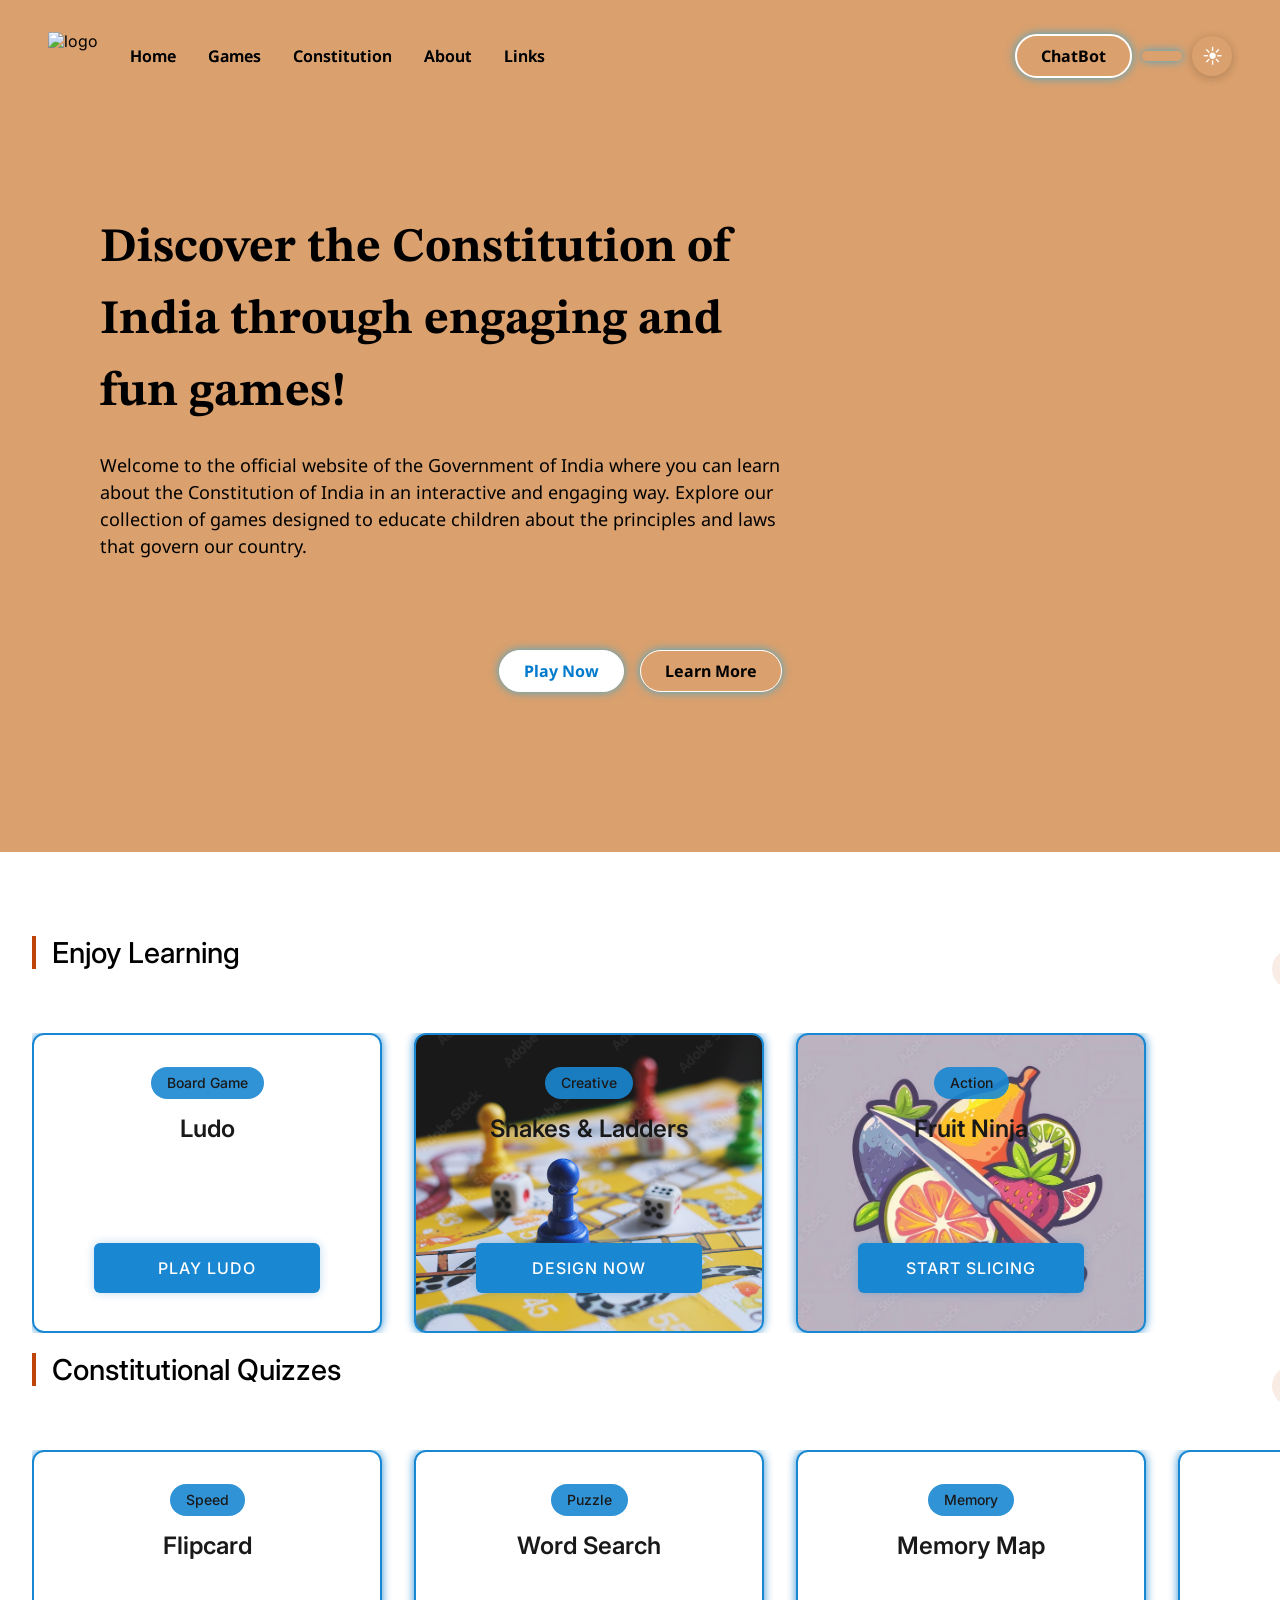
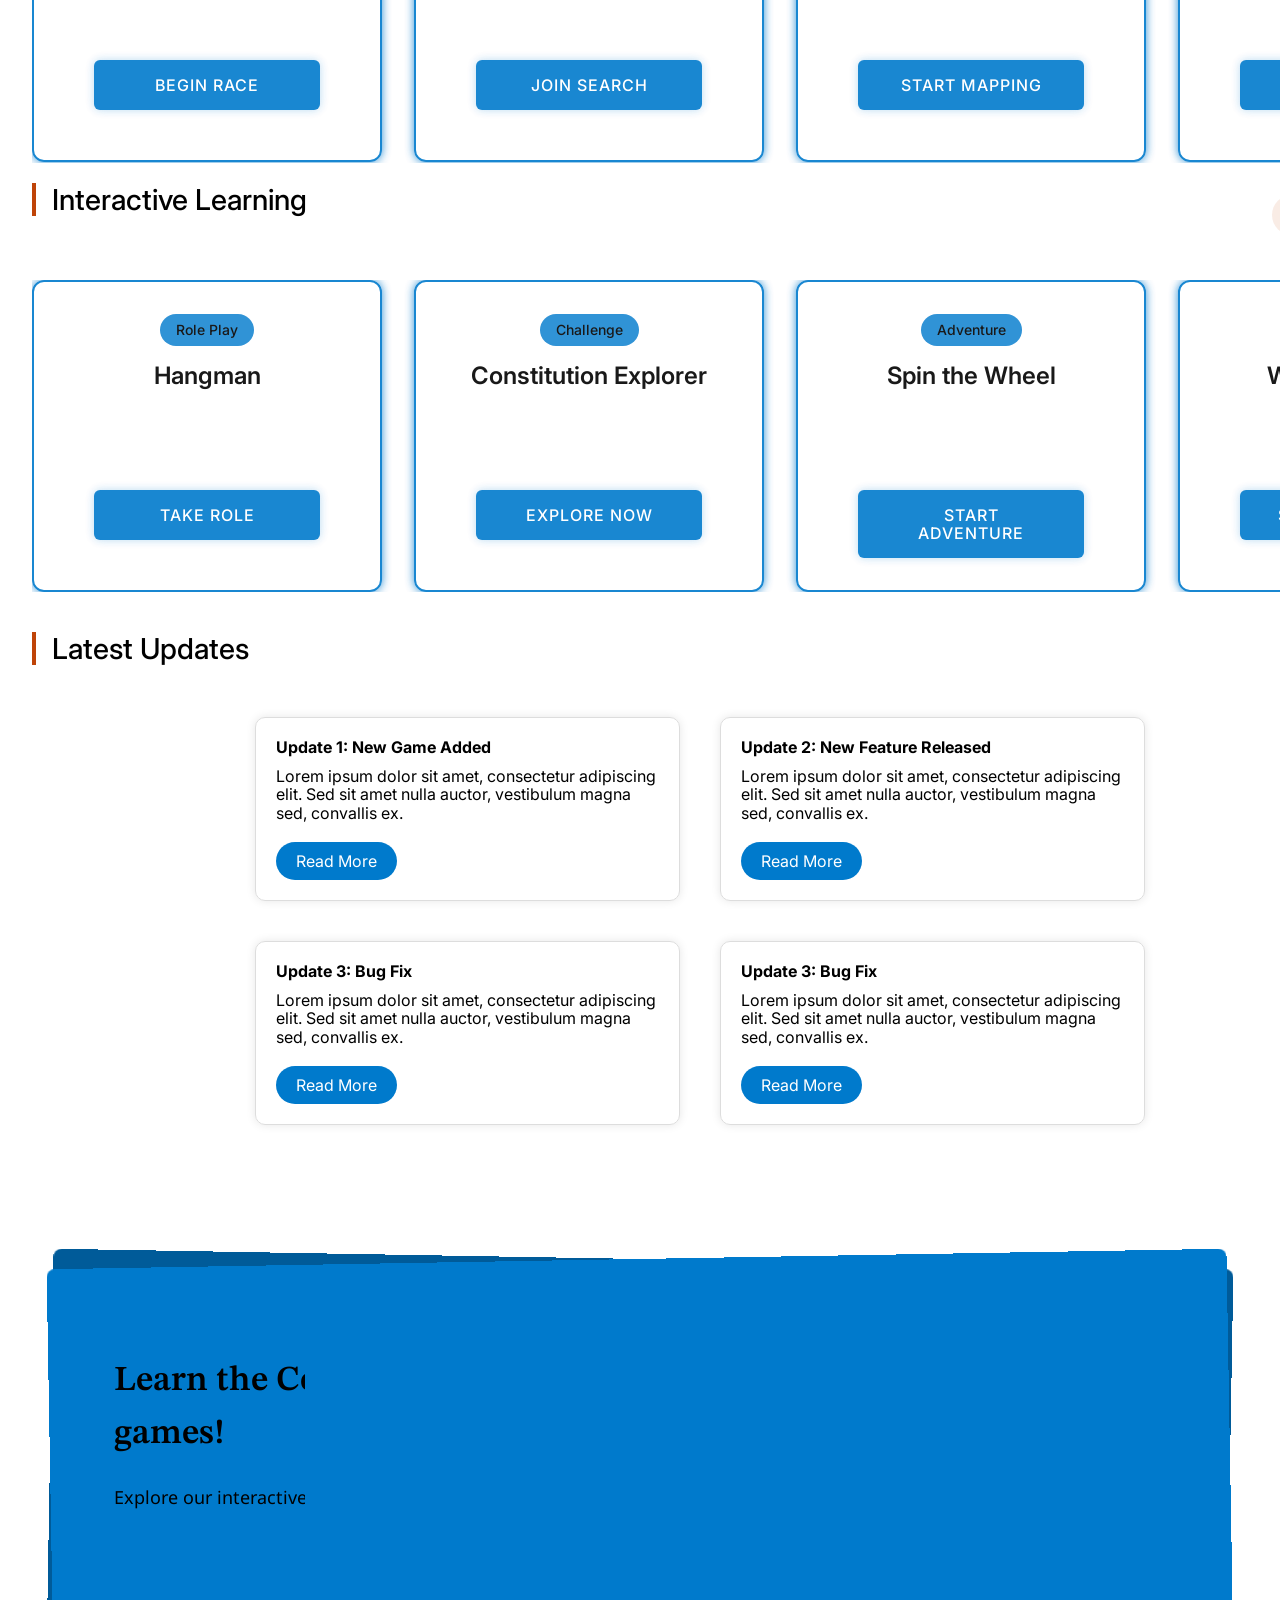
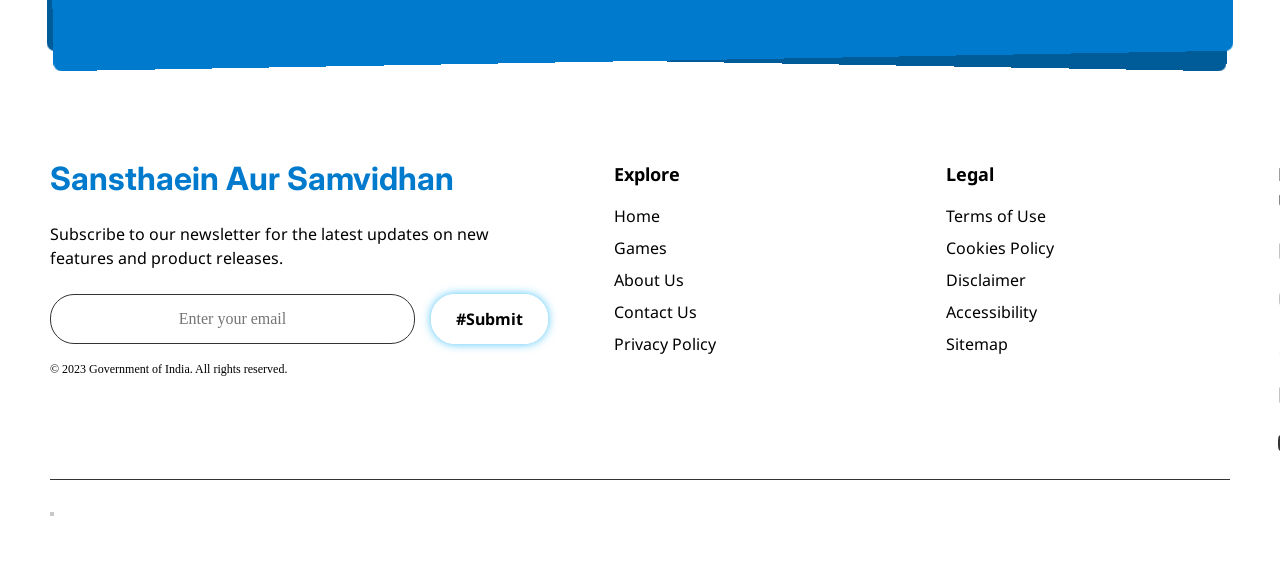
==== index.html @ 9917ee0e "Add files via upload" ====
<!DOCTYPE html>
<html lang="en">

<head>
  <title>Sansthaein Aur Samvidhan</title>
  <meta name="viewport" content="width=device-width, initial-scale=1.0" />
  <meta charset="utf-8" />

  <style data-tag="reset-style-sheet">
    html {
      line-height: 1.15;
    }

    body {
      margin: 0;
    }

    * {
      box-sizing: border-box;
      border-width: 0;
      border-style: solid;
      -webkit-font-smoothing: antialiased;
    }

    p,
    li,
    ul,
    pre,
    div,
    h1,
    h2,
    h3,
    h4,
    h5,
    h6,
    figure,
    blockquote,
    figcaption {
      margin: 0;
      padding: 0;
    }

    button {
      background-color: transparent;
    }

    button,
    input,
    optgroup,
    select,
    textarea {
      font-family: inherit;
      font-size: 100%;
      line-height: 1.15;
      margin: 0;
    }

    button,
    select {
      text-transform: none;
    }

    button,
    [type="button"],
    [type="reset"],
    [type="submit"] {
      -webkit-appearance: button;
      color: inherit;
    }

    button::-moz-focus-inner,
    [type="button"]::-moz-focus-inner,
    [type="reset"]::-moz-focus-inner,
    [type="submit"]::-moz-focus-inner {
      border-style: none;
      padding: 0;
    }

    button:-moz-focus,
    [type="button"]:-moz-focus,
    [type="reset"]:-moz-focus,
    [type="submit"]:-moz-focus {
      outline: 1px dotted ButtonText;
    }

    a {
      color: inherit;
      text-decoration: inherit;
    }

    input {
      padding: 2px 4px;
    }

    img {
      display: block;
    }

    html {
      scroll-behavior: smooth
    }
  </style>
  <style data-tag="default-style-sheet">
    html {
      font-family: Inter;
      font-size: 16px;
    }

    body {
      font-weight: 400;
      font-style: normal;
      text-decoration: none;
      text-transform: none;
      letter-spacing: normal;
      line-height: 1.15;
      fill: var(--dl-color-theme-neutral-dark);
    }

    .chat-widget {
      position: fixed;
      bottom: 20px;
      right: 20px;
      z-index: 1000;
      transition: all 0.3s ease;
    }

    .chat-button {
      width: 60px;
      height: 60px;
      border-radius: 50%;
      background-color: #Bf4408;
      color: white;
      border: none;
      cursor: pointer;
      display: flex;
      align-items: center;
      justify-content: center;
      box-shadow: 0 2px 10px rgba(0, 0, 0, 0.2);
      transition: all 0.3s ease;
    }

    .chat-button:hover {
      transform: scale(1.1);
    }

    .chat-window {
      position: fixed;
      bottom: 90px;
      right: 20px;
      width: 350px;
      height: 450px;
      background: white;
      border-radius: 10px;
      box-shadow: 0 5px 20px rgba(0, 0, 0, 0.15);
      display: none;
      flex-direction: column;
    }

    .chat-header {
      padding: 15px;
      background: #Bf4408;
      color: white;
      border-radius: 10px 10px 0 0;
    }

    .chat-body {
      flex: 1;
      padding: 15px;
      overflow-y: auto;
    }

    .chat-input {
      padding: 15px;
      border-top: 1px solid #eee;
      display: flex;
      gap: 10px;
    }

    .chat-input input {
      flex: 1;
      padding: 8px;
      border: 1px solid #ddd;
      border-radius: 20px;
      outline: none;
    }

    .chat-input button {
      padding: 8px 15px;
      background: #Bf4408;
      color: white;
      border: none;
      border-radius: 20px;
      cursor: pointer;
    }

    .loading-dots {
      display: inline-block;
    }

    .loading-dots:after {
      content: '...';
      animation: dots 1.5s steps(5, end) infinite;
    }

    @keyframes dots {

      0%,
      20% {
        content: '.';
      }

      40% {
        content: '..';
      }

      60% {
        content: '...';
      }

      80%,
      100% {
        content: '';
      }
    }

    .chat-body {
      -ms-overflow-style: none;
      scrollbar-width: none;
      background: #fafafa;
    }

    .chat-body::-webkit-scrollbar {
      display: none;
    }

    .chat-input input:focus {
      border-color: #Bf4408;
      box-shadow: 0 0 0 2px rgba(191, 68, 8, 0.1);
    }

    .chat-input button:hover {
      background: #a33a07;
    }

    .chat-button svg {
      transition: transform 0.3s ease;
    }

    .chat-button:hover svg {
      transform: scale(1.1);
    }

    /* Add this to your existing stylesheet or create a new one */
    body.dark-mode {
      background-color: black;
      /* Or your preferred dark background */
      color: #fff;
      /* Or your preferred dark text color */
    }

    /* Override other elements as needed, for example: */
    .navbar-container.dark-mode {
      background-color: black;
    }

    .thq-button-filled.dark-mode {
      background-color: black;
      /* Example dark button color */
    }

    /* ... add more overrides for other elements ... */
  </style>
  <link rel="stylesheet" href="https://unpkg.com/animate.css@4.1.1/animate.css" />
  <link rel="stylesheet"
    href="https://fonts.googleapis.com/css2?family=STIX+Two+Text:ital,wght@0,400;0,500;0,600;0,700;1,400;1,500;1,600;1,700&amp;display=swap"
    data-tag="font" />
  <link rel="stylesheet"
    href="https://fonts.googleapis.com/css2?family=Inter:ital,wght@0,100;0,200;0,300;0,400;0,500;0,600;0,700;0,800;0,900;1,100;1,200;1,300;1,400;1,500;1,600;1,700;1,800;1,900&amp;display=swap"
    data-tag="font" />
  <link rel="stylesheet"
    href="https://fonts.googleapis.com/css2?family=Inter:ital,wght@0,100;0,200;0,300;0,400;0,500;0,600;0,700;0,800;0,900;1,100;1,200;1,300;1,400;1,500;1,600;1,700;1,800;1,900&amp;display=swap"
    data-tag="font" />
  <link rel="stylesheet"
    href="https://fonts.googleapis.com/css2?family=Noto+Sans:ital,wght@0,100;0,200;0,300;0,400;0,500;0,600;0,700;0,800;0,900;1,100;1,200;1,300;1,400;1,500;1,600;1,700;1,800;1,900&amp;display=swap"
    data-tag="font" />
  <link rel="stylesheet" href="https://unpkg.com/@teleporthq/teleport-custom-scripts/dist/style.css" />
  <style>
    @keyframes fade-in-left {
      0% {
        opacity: 0;
        transform: translateX(-20px);
      }

      100% {
        opacity: 1;
        transform: translateX(0);
      }
    }
  </style>
</head>

<body>
  <link rel="stylesheet" href="./style.css" />
  <div>
    <link href="./index.css" rel="stylesheet" />

    <div class="home-container">
      <navbar-wrapper class="navbar-wrapper">
        <!--Navbar component-->
        <header class="navbar-container">
          <header data-thq="thq-navbar" class="navbar-navbar-interactive">
            <img alt="logo"
              src="https://aheioqhobo.cloudimg.io/v7/_playground-bucket-v2.teleporthq.io_/84ec08e8-34e9-42c7-9445-d2806d156403/fac575ac-7a41-484f-b7ac-875042de11f8?org_if_sml=1&amp;force_format=original"
              class="navbar-image1" />
            <div data-thq="thq-navbar-nav" class="navbar-desktop-menu">
              <nav class="navbar-links1">
                <span class="thq-link thq-body-small"><span onclick="window.location.reload()">Home</span></span>
                <span class="thq-link thq-body-small">
                  <span>Games</span>
                </span>
                <span class="thq-link thq-body-small">
                  <span>Constitution</span>
                </span>
                <span class="thq-link thq-body-small">
                  <span>About</span>
                </span>
                <span class="thq-link thq-body-small">
                  <span>Links</span>
                </span>
              </nav>
              <div class="navbar-buttons1">
                <button class="navbar-action21 thq-button-outline thq-button-animated">
                  <a href="../SIH/chatbot.html">
                    <span class="thq-body-small">ChatBot</span>
                  </a>
                </button>
              </div>
            </div>
            <div data-thq="thq-burger-menu" class="navbar-burger-menu">
              <svg viewBox="0 0 1024 1024" class="navbar-icon1">
                <path
                  d="M128 554.667h768c23.552 0 42.667-19.115 42.667-42.667s-19.115-42.667-42.667-42.667h-768c-23.552 0-42.667 19.115-42.667 42.667s19.115 42.667 42.667 42.667zM128 298.667h768c23.552 0 42.667-19.115 42.667-42.667s-19.115-42.667-42.667-42.667h-768c-23.552 0-42.667 19.115-42.667 42.667s19.115 42.667 42.667 42.667zM128 810.667h768c23.552 0 42.667-19.115 42.667-42.667s-19.115-42.667-42.667-42.667h-768c-23.552 0-42.667 19.115-42.667 42.667s19.115 42.667 42.667 42.667z">
                </path>
              </svg>
            </div>
            <div data-thq="thq-mobile-menu" class="navbar-mobile-menu">
              <div class="navbar-nav">
                <div class="navbar-top">
                  <img alt="logo" src="" class="navbar-logo" />
                  <div data-thq="thq-close-menu" class="navbar-close-menu">
                    <svg viewBox="0 0 1024 1024" class="navbar-icon3">
                      <path
                        d="M810 274l-238 238 238 238-60 60-238-238-238 238-60-60 238-238-238-238 60-60 238 238 238-238z">
                      </path>
                    </svg>
                  </div>
                </div>
                <nav class="navbar-links2">
                  <span class="thq-link thq-body-small">
                    <span>Home</span>
                  </span>
                  <span class="thq-link thq-body-small">
                    <span>Games</span>
                  </span>
                  <span class="thq-link thq-body-small">
                    <span>Constitution</span>
                  </span>
                  <span class="thq-link thq-body-small">
                    <span>About</span>
                  </span>
                  <span class="thq-link thq-body-small">
                    <span>Links</span>
                  </span>
                </nav>
              </div>
              <div class="navbar-buttons2">
                <button class="thq-button-outline" style="margin-right: 1000px;">ChatBot</button>
              </div>
            </div>
            <div class="translate-wrapper">
              <div id="google_translate_element"></div>
            </div>
            <button id="themeToggle" class="theme-toggle">
              <span id="themeIcon">☀️</span>
            </button>
          </header>
        </header>
        <script>
          const themeToggle = document.getElementById('themeToggle');
          const themeIcon = document.getElementById('themeIcon');
          const body = document.body;

          themeToggle.addEventListener('click', () => {
            body.classList.toggle('dark-mode');

            // Change icon based on mode
            if (body.classList.contains('dark-mode')) {
              themeIcon.textContent = '🌙'; // Change to moon icon
            } else {
              themeIcon.textContent = '☀️'; // Change to sun icon
            }
          });


          //Check if user has a preference
          if (localStorage.getItem("theme") === "dark") {
            body.classList.add('dark-mode');
            themeIcon.textContent = '🌙';
          } else {
            body.classList.remove('dark-mode');
            themeIcon.textContent = '☀️';
          }

          //Save preference
          themeToggle.addEventListener('click', () => {
            if (body.classList.contains('dark-mode')) {
              localStorage.setItem("theme", "dark");
            } else {
              localStorage.setItem("theme", "light");
            }
          });
        </script>
        <style>
          .theme-toggle {
            background-color: transparent;
            border: none;
            cursor: pointer;
            padding: 0;
            margin-left: 10px;
            width: 40px;
            height: 40px;
            border-radius: 50%;
            display: flex;
            align-items: center;
            justify-content: center;
            box-shadow: 0 2px 10px rgba(0, 0, 0, 0.2);
            transition: all 0.3s ease;
          }

          .theme-toggle span {
            font-size: 30px;
            color: #fff;
          }

          .theme-toggle:hover {
            transform: scale(1.1);
          }

          .theme-toggle:active {
            transform: scale(0.9);
          }

          .dark-mode .theme-toggle {
            background-color: #333;
          }

          .dark-mode .theme-toggle span {
            color: #fff;
          }

          .translate-wrapper {
            top: 35px;
            right: 10px;
            z-index: 0;
            padding: 5px 20px;
            margin-left: 10px;
            border-radius: var(--dl-radius-radius-buttonradius);
            box-shadow: 0 0 10px rgba(3, 169, 244, 0.7);
          }

          /* Optional: Hide Google branding */
          .goog-te-gadget img {
            display: none;
          }

          .goog-te-gadget-simple {
            font-size: 10pt;
            display: inline-block;
            padding-top: 1px;
            padding-bottom: 2px;
            cursor: pointer;
          }

          .goog-te-gadget-simple {
            padding: 5px !important;
            border-radius: 4px !important;
          }

          .goog-te-banner-frame {
            display: none !important;
          }

          .theme-toggle {
            background-color: transparent;
            border: none;
            cursor: pointer;
            padding: 0;
            margin-left: 10px;
            /* Adjust as needed */
          }

          .theme-toggle span {
            font-size: 20px;
            /* Adjust as needed */
          }


          body {
            top: 0px !important;
          }

          .games-container {
            padding: 3rem 2rem;
          }

          .section-title {
            font-size: 2.5rem;
            color: black;
            text-align: center;
            margin-bottom: 3rem;
            font-weight: 600;
            font-family: Inter;
          }

          .section-subtitle {
            font-size: 1.8rem;
            text-align: left;
            margin-bottom: 2rem;
            font-weight: 500;
            font-family: Inter;
            padding-left: 1rem;
            border-left: 4px solid #Bf4408;
          }

          .game-card {
            background-size: cover;
            background-position: center;
            flex: 1;
            border: 2px solid #007acc;
            /* Bright blue border */
            border-radius: 12px;
            padding: 2rem;
            transition: all 0.3s ease;
            display: flex;
            flex-direction: column;
            align-items: center;
            text-align: center;
            min-height: 300px;
            box-shadow: 0 0 10px rgba(0, 122, 204, 0.9);
            /* Soft blue glow */
          }

          .game-card:hover {
            transform: translateY(-5px);
            box-shadow: 0 15px 30px rgba(0, 122, 204, 0.9);
            /* Enhanced soft blue glow on hover */
          }

          .game-card h3 {
            /* Bright blue text */
            margin-bottom: 1rem;
            font-size: 1.5rem;
            font-weight: 600;
            font-family: Inter, sans-serif;
            margin-bottom: 100px;
          }

          .play-button {
            background: #007acc;
            /* Bright blue background */
            color: #ffffff;
            /* White text */
            border: none;
            padding: 1rem 2rem;
            border-radius: 6px;
            font-weight: 500;
            cursor: pointer;
            transition: all 0.3s ease;
            font-family: Inter, sans-serif;
            text-transform: uppercase;
            letter-spacing: 1px;
            width: 80%;
            box-shadow: 0 0 10px rgba(0, 122, 204, 0.3);
            /* Softer neon glow */
          }

          .play-button:hover {
            background: #005b99;
            /* Darker blue background */
            transform: scale(1.05);
            box-shadow: 0 15px 30px rgba(0, 91, 153, 0.4);
            /* Enhanced blue glow on hover */
          }

          .tag {
            background: rgba(0, 122, 204, 0.9);
            /* Light blue background */
            color: black;
            /* Bright blue text */
            padding: 0.5rem 1rem;
            border-radius: 20px;
            font-size: 0.875rem;
            margin-bottom: 1rem;
            display: inline-block;
            font-weight: 500;
          }
        </style>

        <script type="text/javascript">
          function googleTranslateElementInit() {
            new google.translate.TranslateElement(
              {
                pageLanguage: 'en',
                includedLanguages: 'en,hi,te,ta,ml,kn,gu,pa,or,as,ma,bn,ur,sa,ks,mr,sd,si,ne,bh,go',
                layout: google.translate.TranslateElement.InlineLayout.SIMPLE
              },
              'google_translate_element'
            );
          }
        </script>

        <script type="text/javascript"
          src="//translate.google.com/translate_a/element.js?cb=googleTranslateElementInit"></script>
      </navbar-wrapper>
      <hero-wrapper class="hero-wrapper">
        <div class="hero-header78">
          <div class="hero-column thq-section-max-width thq-section-padding">
            <div class="hero-content1" style="  padding: 50px;">
              <h1 class="thq-heading-1">
                <span>Discover the Constitution of India through engaging and fun games!</span>
              </h1>
              <p class="thq-body-large">
                <span>
                  Welcome to the official website of the Government of India
                  where you can learn about the Constitution of India in an
                  interactive and engaging way. Explore our collection of
                  games designed to educate children about the principles and
                  laws that govern our country.
                </span>
              </p>
            </div>
            <div class="hero-actions">
              <button class="thq-button-filled hero-button1">
                <span class="thq-body-small"><span>Play Now</span></span>
              </button>
              <button class="thq-button-outline hero-button2">
                <span class="thq-body-small"><span>Learn More</span></span>
              </button>
            </div>
          </div>
        </div>
        <div class="games-container">

          <!-- Enjoy Learning Section -->
          <section class="games-section">
            <div class="games-header">
              <h3 class="section-subtitle">Enjoy Learning</h3>
              <div class="slider-controls">
                <button class="slider-arrow prev-arrow" data-target="enjoy-games">
                  <svg xmlns="http://www.w3.org/2000/svg" viewBox="0 0 24 24" fill="none" stroke="currentColor"
                    stroke-width="2">
                    <path d="M15 18l-6-6 6-6" />
                  </svg>
                </button>
                <button class="slider-arrow next-arrow" data-target="enjoy-games">
                  <svg xmlns="http://www.w3.org/2000/svg" viewBox="0 0 24 24" fill="none" stroke="currentColor"
                    stroke-width="2">
                    <path d="M9 18l6-6-6-6" />
                  </svg>
                </button>
              </div>
            </div>
            <div class="games-slider-container">
              <div class="games-slider" id="enjoy-games">
                <div class="games-row">
                  <div class="game-card" style="background-image: url('car.jpg');">
                    <span class="tag">Adventure</span>
                    <h3>Democracy Drive</h3>
                    <button class="play-button" onclick="window.location.href='car.html'">Start Driving</button>
                  </div>
                  <div class="game-card" style="background-image: url('ludo.jpg');">
                    <span class="tag">Board Game</span>
                    <h3>Ludo</h3>

                    <button class="play-button" onclick="window.location.href='ludo.html'">Play Ludo</button>
                  </div>
                  <div class="game-card" style="background-image: url('snake.jpeg');">
                    <span class="tag">Creative</span>
                    <h3>Snakes & Ladders</h3>
                    <button class="play-button" onclick="window.location.href='snake.html'">Design Now</button>
                  </div>
                  <div class="game-card" style="background-image: url('fruit.jpeg');">
                    <span class="tag">Action</span>
                    <h3>Fruit Ninja</h3>
                    <button class="play-button" onclick="window.location.href='ninja.html'">Start Slicing</button>
                  </div>
                  <div class="game-card" style="background-image: url('maze.jpg');">
                    <span class="tag">Adventure</span>
                    <h3>Maze World</h3>
                    <button class="play-button" onclick="window.location.href='maze.html'">Explore Maze</button>
                  </div>
                </div>
              </div>
            </div>
          </section>

          <!-- Quiz Section -->
          <section class="games-section">
            <div class="games-header">
              <h3 class="section-subtitle">Constitutional Quizzes</h3>
              <div class="slider-controls">
                <button class="slider-arrow prev-arrow" data-target="quiz-games">
                  <svg xmlns="http://www.w3.org/2000/svg" viewBox="0 0 24 24" fill="none" stroke="currentColor"
                    stroke-width="2">
                    <path d="M15 18l-6-6 6-6" />
                  </svg>
                </button>
                <button class="slider-arrow next-arrow" data-target="quiz-games">
                  <svg xmlns="http://www.w3.org/2000/svg" viewBox="0 0 24 24" fill="none" stroke="currentColor"
                    stroke-width="2">
                    <path d="M9 18l6-6-6-6" />
                  </svg>
                </button>
              </div>
            </div>
            <div class="games-slider-container">
              <div class="games-slider" id="quiz-games">
                <div class="games-row">
                  <div class="game-card">
                    <span class="tag">Trivia</span>
                    <h3>Quiz</h3>
                    <button class="play-button" onclick="window.location.href='quiz.html'">Start Quiz</button>
                  </div>
                  <div class="game-card">
                    <span class="tag">Speed</span>
                    <h3>Flipcard</h3>
                    <button class="play-button" onclick="window.location.href='flipcard.html'">Begin Race</button>
                  </div>
                  <div class="game-card">
                    <span class="tag">Puzzle</span>
                    <h3>Word Search</h3>
                    <button class="play-button" onclick="window.location.href='wordsearch.html'">Join Search</button>
                  </div>
                  <div class="game-card">
                    <span class="tag">Memory</span>
                    <h3>Memory Map</h3>
                    <button class="play-button" onclick="window.location.href='memorymap.html'">Start Mapping</button>
                  </div>
                  <div class="game-card">
                    <span class="tag">Puzzle</span>
                    <h3>Puzzle World</h3>
                    <button class="play-button" onclick="window.location.href='puzzle.html'">Solve Puzzle</button>
                  </div>
                  <div class="game-card">
                    <span class="tag">Word</span>
                    <h3>Word Scramble</h3>
                    <button class="play-button" onclick="window.location.href='scramble.html'">Unscramble Now</button>
                  </div>
                  <div class="game-card">
                    <span class="tag">Speed</span>
                    <h3>Word Speed</h3>
                    <button class="play-button" onclick="window.location.href='wordspeed.html'">Speed Play</button>
                  </div>
                </div>
              </div>
            </div>
          </section>

          <!-- Interactive Learning Section -->
          <section class="games-section">
            <div class="games-header">
              <h3 class="section-subtitle">Interactive Learning</h3>
              <div class="slider-controls">
                <button class="slider-arrow prev-arrow" data-target="interactive-games">
                  <svg xmlns="http://www.w3.org/2000/svg" viewBox="0 0 24 24" fill="none" stroke="black"
                    stroke-width="2">
                    <path d="M15 18l-6-6 6-6" />
                  </svg>
                </button>
                <button class="slider-arrow next-arrow" data-target="interactive-games">
                  <svg xmlns="http://www.w3.org/2000/svg" viewBox="0 0 24 24" fill="none" stroke="currentColor"
                    stroke-width="2">
                    <path d="M9 18l6-6-6-6" />
                  </svg>
                </button>
              </div>
            </div>
            <div class="games-slider-container">
              <div class="games-slider" id="interactive-games">
                <div class="games-row">
                  <div class="game-card">
                    <span class="tag">Simulation</span>
                    <h3>Monopoly</h3>
                    <button class="play-button" onclick="window.location.href='mono.html'">Start Game</button>
                  </div>
                  <div class="game-card">
                    <span class="tag">Role Play</span>
                    <h3>Hangman</h3>
                    <button class="play-button" onclick="window.location.href='hangman.html'">Take Role</button>
                  </div>
                  <div class="game-card">
                    <span class="tag">Challenge</span>
                    <h3>Constitution Explorer</h3>
                    <button class="play-button" onclick="window.location.href='hidden.html'">Explore Now</button>
                  </div>
                  <div class="game-card">
                    <span class="tag">Adventure</span>
                    <h3>Spin the Wheel</h3>
                    <button class="play-button" onclick="window.location.href='spin.html'">Start Adventure</button>
                  </div>
                  <div class="game-card">
                    <span class="tag">Word</span>
                    <h3>Word Guessing</h3>
                    <button class="play-button" onclick="window.location.href='guess.html'">Start Guessing</button>
                  </div>
                  <div class="game-card">
                    <span class="tag">Puzzle</span>
                    <h3>Crossword</h3>
                    <button class="play-button" onclick="window.location.href='crossword.html'">Start
                      Crossword</button>
                  </div>
                </div>
              </div>
            </div>
          </section>
          <section class="latest-updates-section">
            <div class="latest-updates-header">
              <h3 class="section-subtitle">Latest Updates</h3>
            </div>
            <div class="latest-updates-container">
              <div class="latest-updates-row">
                <div class="latest-update-card">
                  <h4>Update 1: New Game Added</h4>
                  <p>Lorem ipsum dolor sit amet, consectetur adipiscing elit. Sed sit amet nulla auctor, vestibulum
                    magna sed, convallis ex.</p>
                  <button class="read-more-button">Read More</button>
                </div>
                <div class="latest-update-card">
                  <h4>Update 2: New Feature Released</h4>
                  <p>Lorem ipsum dolor sit amet, consectetur adipiscing elit. Sed sit amet nulla auctor, vestibulum
                    magna sed, convallis ex.</p>
                  <button class="read-more-button">Read More</button>
                </div>
                <div class="latest-update-card">
                  <h4>Update 3: Bug Fix</h4>
                  <p>Lorem ipsum dolor sit amet, consectetur adipiscing elit. Sed sit amet nulla auctor, vestibulum
                    magna sed, convallis ex.</p>
                  <button class="read-more-button">Read More</button>
                </div>
                <div class="latest-update-card">
                  <h4>Update 3: Bug Fix</h4>
                  <p>Lorem ipsum dolor sit amet, consectetur adipiscing elit. Sed sit amet nulla auctor, vestibulum
                    magna sed, convallis ex.</p>
                  <button class="read-more-button">Read More</button>
                </div>
              </div>
            </div>
          </section>
        </div>

        <script>
          document.addEventListener('DOMContentLoaded', function () {
            const sliders = document.querySelectorAll('.games-slider');

            sliders.forEach(slider => {
              const row = slider.querySelector('.games-row');
              const prevButton = document.querySelector(`.prev-arrow[data-target="${slider.id}"]`);
              const nextButton = document.querySelector(`.next-arrow[data-target="${slider.id}"]`);

              let currentPosition = 0;
              let autoSlideInterval;
              const cardWidth = row.querySelector('.game-card').offsetWidth;
              const gap = parseInt(window.getComputedStyle(row).gap) || 32;
              const totalWidth = cardWidth + gap;
              const visibleCards = 3;
              let isAnimating = false;

              function slideNext() {
                if (isAnimating) return;

                isAnimating = true;
                const maxScroll = -(row.children.length - visibleCards) * totalWidth;

                if (currentPosition > maxScroll) {
                  currentPosition -= totalWidth;
                } else {
                  // Reset to start when reaching the end
                  currentPosition = 0;
                }

                row.style.transition = 'transform 0.4s cubic-bezier(0.42, 0, 0.58, 1)'; // Faster transition
                row.style.transform = `translateX(${currentPosition}px)`;

                setTimeout(() => {
                  isAnimating = false;

                  // Remove transition for instant reset if at the end
                  if (currentPosition === 0) {
                    row.style.transition = 'none';
                  }
                }, 400); // Reduced timeout
              }

              function slidePrev() {
                if (isAnimating) return;

                isAnimating = true;
                if (currentPosition < 0) {
                  currentPosition += totalWidth;
                } else {
                  // Go to the last set of slides
                  const maxScroll = -(row.children.length - visibleCards) * totalWidth;
                  currentPosition = maxScroll;
                }

                row.style.transition = 'transform 0.4s cubic-bezier(0.42, 0, 0.58, 1)'; // Faster transition
                row.style.transform = `translateX(${currentPosition}px)`;

                setTimeout(() => {
                  isAnimating = false;

                  // Remove transition for instant reset if at the beginning
                  if (currentPosition === 0) {
                    row.style.transition = 'none';
                  }
                }, 400); // Reduced timeout
              }

              // Manual Navigation
              prevButton.addEventListener('click', () => {
                slidePrev();
                resetAutoSlide();
              });

              nextButton.addEventListener('click', () => {
                slideNext();
                resetAutoSlide();
              });

              // Auto Sliding
              function startAutoSlide() {
                autoSlideInterval = setInterval(slideNext, 2000); // Faster auto-slide interval
              }

              function resetAutoSlide() {
                clearInterval(autoSlideInterval);
                startAutoSlide();
              }

              // Pause on hover
              slider.addEventListener('mouseenter', () => {
                clearInterval(autoSlideInterval);
              });

              slider.addEventListener('mouseleave', () => {
                startAutoSlide();
              });

              // Start auto-sliding
              startAutoSlide();
            })
          });
        </script>

        <style>
          .latest-updates-section {
            margin-top: 40px;
          }

          .latest-updates-header {
            margin-bottom: 20px;
          }

          .latest-updates-container {
            display: flex;
            flex-wrap: wrap;
            justify-content: center;
          }

          .latest-updates-row {
            display: flex;
            flex-wrap: wrap;
            justify-content: center;
          }

          .latest-update-card {
            padding: 20px;
            margin: 20px;
            border: 1px solid #ddd;
            border-radius: 10px;
            box-shadow: 0 0 10px rgba(0, 0, 0, 0.1);
            width: calc(33.33% - 20px);
          }

          .latest-update-card h4 {
            font-weight: bold;
            margin-bottom: 10px;
          }

          .latest-update-card p {
            margin-bottom: 20px;
          }

          .read-more-button {
            background-color: #007acc;
            color: #ffffff;
            border: none;
            padding: 10px 20px;
            border-radius: 20px;
            cursor: pointer;
          }

          .read-more-button:hover {
            background-color: #005b99;
          }

          .games-container {
            padding: 4rem 2rem;
            max-width: 1400px;
            margin: 0 auto;
          }

          .games-slider-container {
            overflow: hidden;
            transform: translate3d(0, 0, 0);
            backface-visibility: hidden;
            perspective: 1000px;
          }

          .games-slider {
            overflow: visible;
            will-change: transform;
          }


          .games-row {
            display: flex;
            gap: 2rem;
            transition: transform 0.4s cubic-bezier(0.42, 0, 0.58, 1);
            will-change: transform;
          }

          .game-card {
            flex: 0 0 calc(33.333% - 2rem);
            max-width: 350px;
            min-width: 250px;
            opacity: 0.9;
            transform: scale(0.95);
            transition: all 0.5s ease;
            backface-visibility: hidden;
            perspective: 1000px;
          }

          @keyframes quickFadeInSlide {
            from {
              opacity: 0;
              transform: translateY(15px);
            }

            to {
              opacity: 1;
              transform: translateY(0);
            }
          }

          .games-section {
            animation: quickFadeInSlide 0.6s ease-out;
            opacity: 0;
            animation-fill-mode: forwards;
          }

          games-slider-container {
            perspective: 1000px;
            overflow: hidden;
          }

          .games-slider {
            transform-style: preserve-3d;
            transition: transform 0.7s cubic-bezier(0.645, 0.045, 0.355, 1);
          }

          /* Performance Optimization */
          @keyframes quickPulse {
            0% {
              transform: scale(0.95);
            }

            50% {
              transform: scale(1.02);
            }

            100% {
              transform: scale(1);
            }
          }

          .game-card {
            animation: quickPulse 0.5s ease-out;
            animation-fill-mode: forwards;
          }

          /* Enhanced Responsiveness */
          @media (max-width: 1200px) {
            .game-card {
              flex: 0 0 calc(50% - 2rem);
            }
          }

          @media (max-width: 768px) {
            .game-card {
              flex: 0 0 100%;
            }
          }

          @media (prefers-reduced-motion: reduce) {
            * {
              animation-duration: 0.01ms !important;
              transition-duration: 0.01ms !important;
            }
          }

          .games-slider {
            transform: translate3d(0, 0, 0);
          }

          .games-header {
            display: flex;
            margin-top: 20px;
            justify-content: space-between;
            align-items: center;
            margin-bottom: 2rem;
          }

          .slider-controls {
            display: flex;
            gap: 1rem;
          }

          .slider-arrow {
            background-color: rgba(191, 68, 8, 0.1);
            color: #Bf4408;
            border: none;
            width: 40px;
            height: 40px;
            border-radius: 50%;
            display: flex;
            align-items: center;
            justify-content: center;
            cursor: pointer;
            transition: all 0.3s ease;
            z-index: 10;
          }

          .slider-arrow {
            transition: all 0.2s ease;
            /* Faster button interactions */
          }

          .slider-arrow:hover {
            transform: scale(1.1);
            background-color: rgba(191, 68, 8, 0.2);
          }

          .slider-arrow svg {
            width: 24px;
            height: 24px;
            stroke: #Bf4408;
          }

          /* Responsive Design */
          @media (max-width: 1200px) {
            .game-card {
              flex: 0 0 calc(50% - 2rem);
            }
          }

          @media (max-width: 768px) {
            .game-card {
              flex: 0 0 100%;
            }

            .games-row {
              flex-direction: row;
            }

            .games-header {
              flex-direction: column;
              align-items: flex-start;
            }

            .slider-controls {
              align-self: flex-end;
              margin-top: -2.5rem;
            }
          }
        </style>
    </div>
    </hero-wrapper>
    <features1-wrapper class="features1-wrapper">
      <!--CTA component-->
      <div class="thq-section-padding">
        <div class="thq-section-max-width">
          <div class="cta-accent2-bg">
            <div class="cta-accent1-bg">
              <div class="cta-container2">
                <div class="cta-content">
                  <span class="thq-heading-2">
                    <span>
                      Learn the Constitution of India through fun games!
                    </span>
                  </span>
                  <p class="thq-body-large">
                    <span>
                      Explore our interactive games and quizzes to
                      understand the principles of the Indian Constitution
                      in an engaging way.
                    </span>
                  </p>
                </div>
                <div class="cta-actions">
                  <button type="button" class="thq-button-filled cta-button">
                    <span>Start Playing Now</span>
                  </button>
                </div>
              </div>
            </div>
          </div>
        </div>
      </div>
      </cta-wrapper>
      <footer-wrapper class="footer-wrapper">
        <!--Footer component-->
        <footer class="footer-footer1 thq-section-padding">
          <div class="footer-max-width thq-section-max-width">
            <div class="footer-content">
              <div class="footer-newsletter">
                <!--<img
                    alt="Government of India Logo"
                    src="https://presentation-website-assets.teleporthq.io/logos/logo.png"
                    class="footer-image1"
                  />!-->
                <h1 style="color: #007acc;">Sansthaein Aur Samvidhan</h1>
                <span class="thq-body-small">
                  Subscribe to our newsletter for the latest updates on new
                  features and product releases.
                </span>
                <div class="footer-actions">
                  <div class="footer-form">
                    <div class="footer-container">
                      <input type="email" placeholder="Enter your email" class="footer-text-input thq-input" />
                    </div>
                    <button class="thq-button-outline footer-button">
                      <span class="thq-body-small">
                        <span>#Submit</span>
                      </span>
                    </button>
                  </div>
                  <span class="footer-content2 thq-body-small">
                    <span>
                      © 2023 Government of India. All rights reserved.
                    </span>
                  </span>
                </div>
              </div>
              <div class="footer-links">
                <div class="footer-column1">
                  <strong class="thq-body-large footer-column1-title">
                    <span>Explore</span>
                  </strong>
                  <div class="footer-footer-links1">
                    <a href="https://example.com" target="_blank" rel="noreferrer noopener" class="thq-body-small">
                      <span>Home</span>
                    </a>
                    <a href="https://example.com" target="_blank" rel="noreferrer noopener" class="thq-body-small">
                      <span>Games</span>
                    </a>
                    <a href="https://example.com" target="_blank" rel="noreferrer noopener" class="thq-body-small">
                      <span>About Us</span>
                    </a>
                    <a href="https://example.com" target="_blank" rel="noreferrer noopener" class="thq-body-small">
                      <span>Contact Us</span>
                    </a>
                    <a href="https://example.com" target="_blank" rel="noreferrer noopener" class="thq-body-small">
                      <span>Privacy Policy</span>
                    </a>
                  </div>
                </div>
                <div class="footer-column2">
                  <strong class="thq-body-large footer-column2-title">
                    <span>Legal</span>
                  </strong>
                  <div class="footer-footer-links2">
                    <a href="https://example.com" target="_blank" rel="noreferrer noopener" class="thq-body-small">
                      <span>Terms of Use</span>
                    </a>
                    <a href="https://example.com" target="_blank" rel="noreferrer noopener" class="thq-body-small">
                      <span>Cookies Policy</span>
                    </a>
                    <a href="https://example.com" target="_blank" rel="noreferrer noopener" class="thq-body-small">
                      <span>Disclaimer</span>
                    </a>
                    <a href="https://example.com" target="_blank" rel="noreferrer noopener" class="thq-body-small">
                      <span>Accessibility</span>
                    </a>
                    <a href="https://example.com" target="_blank" rel="noreferrer noopener" class="thq-body-small">
                      <span>Sitemap</span>
                    </a>
                  </div>
                </div>
                <div class="footer-column3">
                  <strong class="thq-body-large footer-social-link1-title">
                    <span>Follow Us</span>
                  </strong>
                  <div class="footer-social-links">
                    <div class="footer-link11">
                      <svg viewBox="0 0 877.7142857142857 1024" class="thq-icon-small">
                        <path
                          d="M713.143 73.143c90.857 0 164.571 73.714 164.571 164.571v548.571c0 90.857-73.714 164.571-164.571 164.571h-107.429v-340h113.714l17.143-132.571h-130.857v-84.571c0-38.286 10.286-64 65.714-64l69.714-0.571v-118.286c-12-1.714-53.714-5.143-101.714-5.143-101.143 0-170.857 61.714-170.857 174.857v97.714h-114.286v132.571h114.286v340h-304c-90.857 0-164.571-73.714-164.571-164.571v-548.571c0-90.857 73.714-164.571 164.571-164.571h548.571z">
                        </path>
                      </svg>
                      <span class="thq-body-small">Facebook</span>
                    </div>
                    <div class="footer-link12">
                      <svg viewBox="0 0 877.7142857142857 1024" class="thq-icon-small">
                        <path
                          d="M585.143 512c0-80.571-65.714-146.286-146.286-146.286s-146.286 65.714-146.286 146.286 65.714 146.286 146.286 146.286 146.286-65.714 146.286-146.286zM664 512c0 124.571-100.571 225.143-225.143 225.143s-225.143-100.571-225.143-225.143 100.571-225.143 225.143-225.143 225.143 100.571 225.143 225.143zM725.714 277.714c0 29.143-23.429 52.571-52.571 52.571s-52.571-23.429-52.571-52.571 23.429-52.571 52.571-52.571 52.571 23.429 52.571 52.571zM438.857 152c-64 0-201.143-5.143-258.857 17.714-20 8-34.857 17.714-50.286 33.143s-25.143 30.286-33.143 50.286c-22.857 57.714-17.714 194.857-17.714 258.857s-5.143 201.143 17.714 258.857c8 20 17.714 34.857 33.143 50.286s30.286 25.143 50.286 33.143c57.714 22.857 194.857 17.714 258.857 17.714s201.143 5.143 258.857-17.714c20-8 34.857-17.714 50.286-33.143s25.143-30.286 33.143-50.286c22.857-57.714 17.714-194.857 17.714-258.857s5.143-201.143-17.714-258.857c-8-20-17.714-34.857-33.143-50.286s-30.286-25.143-50.286-33.143c-57.714-22.857-194.857-17.714-258.857-17.714zM877.714 512c0 60.571 0.571 120.571-2.857 181.143-3.429 70.286-19.429 132.571-70.857 184s-113.714 67.429-184 70.857c-60.571 3.429-120.571 2.857-181.143 2.857s-120.571 0.571-181.143-2.857c-70.286-3.429-132.571-19.429-184-70.857s-67.429-113.714-70.857-184c-3.429-60.571-2.857-120.571-2.857-181.143s-0.571-120.571 2.857-181.143c3.429-70.286 19.429-132.571 70.857-184s113.714-67.429 184-70.857c60.571-3.429 120.571-2.857 181.143-2.857s120.571-0.571 181.143 2.857c70.286 3.429 132.571 19.429 184 70.857s67.429 113.714 70.857 184c3.429 60.571 2.857 120.571 2.857 181.143z">
                        </path>
                      </svg>
                      <span class="thq-body-small">Instagram</span>
                    </div>
                    <div class="footer-link13">
                      <svg viewBox="0 0 950.8571428571428 1024" class="thq-icon-small">
                        <path
                          d="M925.714 233.143c-25.143 36.571-56.571 69.143-92.571 95.429 0.571 8 0.571 16 0.571 24 0 244-185.714 525.143-525.143 525.143-104.571 0-201.714-30.286-283.429-82.857 14.857 1.714 29.143 2.286 44.571 2.286 86.286 0 165.714-29.143 229.143-78.857-81.143-1.714-149.143-54.857-172.571-128 11.429 1.714 22.857 2.857 34.857 2.857 16.571 0 33.143-2.286 48.571-6.286-84.571-17.143-148-91.429-148-181.143v-2.286c24.571 13.714 53.143 22.286 83.429 23.429-49.714-33.143-82.286-89.714-82.286-153.714 0-34.286 9.143-65.714 25.143-93.143 90.857 112 227.429 185.143 380.571 193.143-2.857-13.714-4.571-28-4.571-42.286 0-101.714 82.286-184.571 184.571-184.571 53.143 0 101.143 22.286 134.857 58.286 41.714-8 81.714-23.429 117.143-44.571-13.714 42.857-42.857 78.857-81.143 101.714 37.143-4 73.143-14.286 106.286-28.571z">
                        </path>
                      </svg>
                      <span class="thq-body-small">X</span>
                    </div>
                    <div class="footer-link14">
                      <svg viewBox="0 0 877.7142857142857 1024" class="thq-icon-small">
                        <path
                          d="M135.429 808h132v-396.571h-132v396.571zM276 289.143c-0.571-38.857-28.571-68.571-73.714-68.571s-74.857 29.714-74.857 68.571c0 37.714 28.571 68.571 73.143 68.571h0.571c46.286 0 74.857-30.857 74.857-68.571zM610.286 808h132v-227.429c0-121.714-65.143-178.286-152-178.286-70.857 0-102.286 39.429-119.429 66.857h1.143v-57.714h-132s1.714 37.143 0 396.571v0h132v-221.714c0-11.429 0.571-23.429 4-32 9.714-23.429 31.429-48 68-48 47.429 0 66.286 36 66.286 89.714v212zM877.714 237.714v548.571c0 90.857-73.714 164.571-164.571 164.571h-548.571c-90.857 0-164.571-73.714-164.571-164.571v-548.571c0-90.857 73.714-164.571 164.571-164.571h548.571c90.857 0 164.571 73.714 164.571 164.571z">
                        </path>
                      </svg>
                      <span class="thq-body-small">LinkedIn</span>
                    </div>
                    <div class="footer-link15">
                      <svg viewBox="0 0 1024 1024" class="thq-icon-small">
                        <path
                          d="M406.286 644.571l276.571-142.857-276.571-144.571v287.429zM512 152c215.429 0 358.286 10.286 358.286 10.286 20 2.286 64 2.286 102.857 43.429 0 0 31.429 30.857 40.571 101.714 10.857 82.857 10.286 165.714 10.286 165.714v77.714s0.571 82.857-10.286 165.714c-9.143 70.286-40.571 101.714-40.571 101.714-38.857 40.571-82.857 40.571-102.857 42.857 0 0-142.857 10.857-358.286 10.857v0c-266.286-2.286-348-10.286-348-10.286-22.857-4-74.286-2.857-113.143-43.429 0 0-31.429-31.429-40.571-101.714-10.857-82.857-10.286-165.714-10.286-165.714v-77.714s-0.571-82.857 10.286-165.714c9.143-70.857 40.571-101.714 40.571-101.714 38.857-41.143 82.857-41.143 102.857-43.429 0 0 142.857-10.286 358.286-10.286v0z">
                        </path>
                      </svg>
                      <span class="thq-body-small">Youtube</span>
                    </div>
                  </div>
                </div>
              </div>
            </div>
            <div class="footer-credits">
              <div class="thq-divider-horizontal"></div>
              <div class="footer-row">
                <div class="footer-footer-links3"></div>
              </div>
            </div>
          </div>
        </footer>
      </footer-wrapper>
  </div>
  </div>
  <script data-section-id="navbar" src="https://unpkg.com/@teleporthq/teleport-custom-scripts"></script>
</body>

</html>
---- style.css ----
:root {
  --dl-size-size-large: 144px;
  --dl-size-size-small: 48px;
  --dl-size-size-medium: 96px;
  --dl-size-size-xlarge: 192px;
  --dl-size-size-xsmall: 16px;
  --dl-space-space-unit: 16px;
  --dl-size-size-xxlarge: 288px;
  --dl-size-size-maxwidth: 1400px;

  /* Colors */
  --dl-color-theme-accent1: #007acc; /* Bright blue */
  --dl-color-theme-accent2: #005b99; /* Darker blue */
  --dl-color-theme-primary1: #ffffff; /* White background */
  --dl-color-theme-primary2: #f7f7f7; /* Light gray for subtle shadows */
  --dl-color-theme-secondary1: #007acc; /* Same as accent1 for consistency */
  --dl-color-theme-secondary2: #005b99; /* Same as accent2 for consistency */
  --dl-color-theme-neutral-dark: #333333; /* Dark gray for text */
  --dl-color-theme-neutral-light: #ffffff; /* White for containers */

  /* Radii */
  --dl-radius-radius-round: 50%;
  --dl-radius-radius-radius2: 2px;
  --dl-radius-radius-radius4: 4px;
  --dl-radius-radius-radius8: 8px;
  --dl-radius-radius-cardradius: 8px;
  --dl-radius-radius-imageradius: 8px;
  --dl-radius-radius-inputradius: 24px;
  --dl-radius-radius-buttonradius: 24px;

  /* Shadows */
  --dl-shadow-chalk-shadow: 0 2px 4px rgba(0, 0, 0, 0.1); /* Softer shadow */
  --dl-shadow-neon-glow: 0 0 10px rgba(0, 122, 204, 0.5); /* Softer blue glow */

  /* Spacing */
  --dl-space-space-halfunit: 8px;
  --dl-space-space-oneandhalfunits: 24px;
  --dl-space-space-twounits: 32px;
  --dl-space-space-threeunits: 48px;
  --dl-space-space-fourunits: 64px;
  --dl-space-space-fiveunits: 80px;
  --dl-space-space-sixunits: 96px;
  --dl-color-theme-accent1-dark: #007acc; /* Bright blue (no change) */
  --dl-color-theme-accent2-dark: #005b99; /* Darker blue (no change) */
  --dl-color-theme-primary1-dark: #333; /* Dark background */
  --dl-color-theme-primary2-dark: #444; /* Darker background */
  --dl-color-theme-secondary1-dark: #007acc; /* Same as accent1 for consistency */
  --dl-color-theme-secondary2-dark: #005b99; /* Same as accent2 for consistency */
  --dl-color-theme-neutral-dark-dark: #fff; /* White text */
  --dl-color-theme-neutral-light-dark: #333;
}
.dark-mode {
  --dl-color-theme-primary1: var(--dl-color-theme-primary1-dark);
  --dl-color-theme-primary2: var(--dl-color-theme-primary2-dark);
  --dl-color-theme-secondary1: var(--dl-color-theme-secondary1-dark);
  --dl-color-theme-secondary2: var(--dl-color-theme-secondary2-dark);
  --dl-color-theme-neutral-dark: var(--dl-color-theme-neutral-dark-dark);
  --dl-color-theme-neutral-light: var(--dl-color-theme-neutral-light-dark);
}

.button.dark-mode {
  background-color: var(--dl-color-theme-neutral-light-dark);
  color: var(--dl-color-theme-neutral-dark-dark);
}

.input.dark-mode {
  background-color: var(--dl-color-theme-neutral-light-dark);
  color: var(--dl-color-theme-neutral-dark-dark);
}

.textarea.dark-mode {
  background-color: var(--dl-color-theme-neutral-light-dark);
  color: var(--dl-color-theme-neutral-dark-dark);
}

.thq-input.dark-mode {
  background-color: var(--dl-color-theme-neutral-light-dark);
  color: var(--dl-color-theme-neutral-dark-dark);
}

.thq-button-filled.dark-mode {
  background-color: var(--dl-color-theme-primary1-dark);
  color: var(--dl-color-theme-secondary1-dark);
}

.thq-button-outline.dark-mode {
  background-color: var(--dl-color-theme-neutral-light-dark);
  color: var(--dl-color-theme-secondary1-dark);
}

.thq-button-flat.dark-mode {
  background-color: var(--dl-color-theme-neutral-light-dark);
  color: var(--dl-color-theme-secondary1-dark);
}

.thq-link.dark-mode {
  color: white;
}
.thq-link:hover.dark-mode{
  color: white;
}

.thq-checkbox.dark-mode {
  accent-color: var(--dl-color-theme-secondary1-dark);
}

.thq-select.dark-mode {
  background-color: var(--dl-color-theme-neutral-light-dark);
  color: var(--dl-color-theme-neutral-dark-dark);
}
.thq-button-animated:before {
  background-color: var(--dl-color-theme-neutral-dark);
}

.thq-animated-card-bg-1 {
  background-color: var(--dl-color-theme-accent1);
}

.thq-animated-card-bg-2 {
  background-color: var(--dl-color-theme-accent2);
}
.button {
  color: var(--dl-color-theme-neutral-dark);
  display: inline-block;
  padding: 0.5rem 1rem;
  border-color: var(--dl-color-theme-neutral-dark);
  border-width: 1px;
  border-radius: 4px;
  background-color: var(--dl-color-theme-neutral-light);
}
.input {
  color: var(--dl-color-theme-neutral-dark);
  cursor: auto;
  padding: 0.5rem 1rem;
  border-color: var(--dl-color-theme-neutral-dark);
  border-width: 1px;
  border-radius: 4px;
  background-color: var(--dl-color-theme-neutral-light);
}
.textarea {
  color: var(--dl-color-theme-neutral-dark);
  cursor: auto;
  padding: 0.5rem;
  border-color: var(--dl-color-theme-neutral-dark);
  border-width: 1px;
  border-radius: 4px;
  background-color: var(--dl-color-theme-neutral-light);
}
.list {
  width: 100%;
  margin: 1em 0px 1em 0px;
  display: block;
  padding: 0px 0px 0px 1.5rem;
  list-style-type: none;
  list-style-position: outside;
}
.list-item {
  display: list-item;
}
.teleport-show {
  display: flex !important;
  transform: none !important;
}
.thq-input {
  color: var(--dl-color-theme-neutral-dark);
  cursor: auto;
  outline: none;
  padding: 0.5rem 1rem;
  align-self: stretch;
  text-align: center;
  border-color: var(--dl-color-theme-neutral-dark);
  border-width: 1px;
  border-radius: var(--dl-radius-radius-inputradius);
  background-color: var(--dl-color-theme-neutral-light);
}
.thq-input:focus {
  outline: 1px solid var(--dl-color-theme-primary1);
}
.thq-button-filled {
  gap: var(--dl-space-space-halfunit);
  fill: var(--dl-color-theme-secondary1);
  color: var(--dl-color-theme-secondary1);
  cursor: pointer;
  display: flex;
  transition: 0.3s;
  align-items: center;
  font-weight: bold;
  padding-top: var(--dl-space-space-halfunit);
  white-space: nowrap;
  border-color: var(--dl-color-theme-primary1);
  border-width: 1px;
  padding-left: var(--dl-space-space-oneandhalfunits);
  border-radius: var(--dl-radius-radius-buttonradius);
  padding-right: var(--dl-space-space-oneandhalfunits);
  padding-bottom: var(--dl-space-space-halfunit);
  justify-content: center;
  background-color: var(--dl-color-theme-primary1);
  box-shadow: 0 0 10px rgba(3, 169, 244, 0.7); /* Neon glow */
}
.thq-button-filled:hover {
  fill: var(--dl-color-theme-secondary2);
  color: var(--dl-color-theme-secondary2);
  border-color: var(--dl-color-theme-primary2);
  background-color: var(--dl-color-theme-primary2);
  box-shadow: 0 0 15px rgba(3, 169, 244, 0.9); /* Enhanced neon glow on hover */
}
.thq-button-outline {
  gap: var(--dl-space-space-halfunit);
  fill: var(--dl-color-theme-primary1);
  border: 1px solid;
  cursor: pointer;
  display: flex;
  transition: 0.3s;
  align-items: center;
  font-weight: bold;
  padding-top: var(--dl-space-space-halfunit);
  white-space: nowrap;
  border-color: var(--dl-color-theme-primary1);
  padding-left: var(--dl-space-space-oneandhalfunits);
  border-radius: var(--dl-radius-radius-buttonradius);
  padding-right: var(--dl-space-space-oneandhalfunits);
  padding-bottom: var(--dl-space-space-halfunit);
  justify-content: center;
  box-shadow: 0 0 10px rgba(3, 169, 244, 0.7); /* Neon glow */
}
.thq-button-outline:hover {
  fill: var(--dl-color-theme-secondary2);
  color: var(--dl-color-theme-secondary2);
  border-color: var(--dl-color-theme-primary2);
  background-color: var(--dl-color-theme-primary2);
  box-shadow: 0 0 15px rgba(3, 169, 244, 0.9); /* Enhanced neon glow on hover */
}
.thq-button-flat {
  gap: var(--dl-space-space-halfunit);
  fill: var(--dl-color-theme-primary1);
  color: var(--dl-color-theme-primary1);
  cursor: pointer;
  display: flex;
  transition: 0.3s;
  align-items: center;
  font-weight: bold;
  padding-top: var(--dl-space-space-halfunit);
  white-space: nowrap;
  border-color: transparent;
  border-width: 1px;
  padding-left: var(--dl-space-space-oneandhalfunits);
  border-radius: var(--dl-radius-radius-buttonradius);
  padding-right: var(--dl-space-space-oneandhalfunits);
  padding-bottom: var(--dl-space-space-halfunit);
  justify-content: center;
  box-shadow: 0 0 10px rgba(3, 169, 244, 0.7); /* Neon glow */
}
.thq-button-flat:hover {
  fill: var(--dl-color-theme-secondary1);
  color: var(--dl-color-theme-secondary1);
  border-color: var(--dl-color-theme-primary2);
  background-color: var(--dl-color-theme-primary2);
  box-shadow: 0 0 15px rgba(3, 169, 244, 0.9); /* Enhanced neon glow on hover */
}
.thq-heading-1 {
  font-size: 48px;
  font-family: STIX Two Text;
  font-weight: 700;
  line-height: 1.5;
  text-align: left;
  margin-right: 400px;
}
.thq-heading-2 {
  font-size: 35px;
  font-family: STIX Two Text;
  font-weight: 600;
  line-height: 1.5;
}
.thq-heading-3 {
  font-size: 26px;
  font-family: STIX Two Text;
  font-weight: 600;
  line-height: 1.5;
}
.thq-body-large {
  font-size: 18px;
  font-family: Noto Sans;
  line-height: 1.5;
  text-align: left;
  margin-right: 400px;
}
.thq-body-small {
  font-size: 16px;
  font-family: Noto Sans;
  line-height: 1.5;
}
.thq-team-image-round {
  width: 80px;
  height: 80px;
  object-fit: cover;
  border-radius: 50%;
}
.thq-section-padding {
  width: 100%;
  display: flex;
  padding: 50px;
  position: relative;
  align-items: center;
  flex-direction: column;
}
.thq-section-max-width {
  width: 100%;
  max-width: var(--dl-size-size-maxwidth);
}
.thq-img-ratio-1-1 {
  width: 100%;
  object-fit: cover;
  aspect-ratio: 1/1;
  border-radius: var(--dl-radius-radius-imageradius);
}
.thq-img-ratio-16-9 {
  width: 100%;
  object-fit: cover;
  aspect-ratio: 16/9;
  border-radius: var(--dl-radius-radius-imageradius);
}
.thq-img-ratio-4-3 {
  width: 100%;
  object-fit: cover;
  aspect-ratio: 4/3;
  border-radius: var(--dl-radius-radius-imageradius);
}
.thq-img-ratio-4-6 {
  width: 100%;
  object-fit: cover;
  aspect-ratio: 4/6;
  border-radius: var(--dl-radius-radius-imageradius);
}
.thq-img-round {
  width: 100%;
  border-radius: var(--dl-radius-radius-round);
}
.thq-flex-column {
  gap: var(--dl-space-space-twounits);
  display: flex;
  overflow: hidden;
  position: relative;
  align-items: center;
  flex-direction: column;
}
.thq-flex-row {
  gap: var(--dl-space-space-twounits);
  display: flex;
  overflow: hidden;
  position: relative;
  align-items: center;
}
.thq-grid-6 {
  display: grid;
  grid-gap: var(--dl-space-space-twounits);
  grid-template-columns: 1fr 1fr 1fr 1fr 1fr 1fr;
}
.thq-grid-5 {
  display: grid;
  grid-gap: var(--dl-space-space-twounits);
  grid-template-columns: 1fr 1fr 1fr 1fr 1fr;
}
.thq-card {
  gap: var(--dl-space-space-oneandhalfunits);
  display: flex;
  padding: var(--dl-space-space-twounits);
  align-items: stretch;
  border-radius: var(--dl-radius-radius-cardradius);
  flex-direction: column;
}
.thq-box-shadow {
  box-shadow: 0px 0px 5px -2px var(--dl-color-theme-neutral-dark);
}
.thq-grid-3 {
  display: grid;
  grid-gap: var(--dl-space-space-twounits);
  grid-template-columns: 1fr 1fr 1fr;
}
.thq-grid-4 {
  display: grid;
  grid-gap: var(--dl-space-space-twounits);
  grid-template-columns: 1fr 1fr 1fr 1fr;
}
.thq-grid-2 {
  width: 100%;
  display: grid;
  grid-gap: var(--dl-space-space-twounits);
  grid-template-columns: 1fr 1fr;
}
.thq-checkbox {
  width: var(--dl-size-size-xsmall);
  height: var(--dl-size-size-xsmall);
}
.thq-select {
  cursor: pointer;
  appearance: none;
  padding-top: var(--dl-space-space-halfunit);
  padding-left: var(--dl-space-space-unit);
  border-radius: var(--dl-radius-radius-inputradius);
  padding-right: var(--dl-space-space-twounits);
  padding-bottom: var(--dl-space-space-halfunit);
  background-color: var(--dl-color-theme-neutral-light);
  background-image: url('data:image/svg+xml;charset=US-ASCII,%3Csvg width%3D%2220%22 height%3D%2220%22 xmlns%3D%22http%3A//www.w3.org/2000/svg%22 viewBox%3D%220 0 20 20%22 fill%3D%22%23000%22%3E%3Cpath d%3D%22M4.293 7.293a1 1 0 011.414 0L10 11.586l4.293-4.293a1 1 0 111.414 1.414l-5 5a1 1 0 01-1.414 0l-5-5a1 1 0 010-1.414z%22/%3E%3C/svg%3E');
  background-repeat: no-repeat;
  background-position: right 8px center;
}
.thq-divider-horizontal {
  width: 100%;
  height: 1px;
  background-color: var(--dl-color-theme-neutral-dark);
}
.thq-icon-small {
  width: 24px;
  height: 24px;
}
.thq-button-icon {
  fill: var(--dl-color-theme-secondary1);
  padding: 3px;
  transition: 0.3s;
  border-radius: var(--dl-radius-radius-round);
}
.thq-button-icon:hover {
  fill: var(--dl-color-theme-secondary2);
}
.thq-icon-medium {
  width: var(--dl-size-size-small);
  height: var(--dl-size-size-small);
}
.thq-icon-x-small {
  width: var(--dl-size-size-xsmall);
  height: var(--dl-size-size-xsmall);
}
.thq-link {
  cursor: pointer;
  display: inline-block;
  overflow: hidden;
  background: linear-gradient(to right, var(--dl-color-theme-primary1) 50%, var(--dl-color-theme-neutral-dark) 50%);
  transition: background-position 300ms ease;
  font-weight: 600;
  background-clip: text;
  background-size: 200% 100%;
  background-position: 100%;
}
.thq-link:hover {
  background-position: 0 100%;
  color: black;
}
.thq-grid-auto-300 {
  display: grid;
  grid-gap: var(--dl-space-space-oneandhalfunits);
  grid-template-columns: repeat(auto-fit, minmax(300px, 1fr));
}
.thq-animated-group-vertical-reverse {
  gap: var(--dl-space-space-unit);
  width: 100%;
  display: flex;
  animation: scroll-y 20s linear infinite;
  align-items: flex-start;
  flex-direction: column;
  justify-content: space-around;
  animation-direction: reverse;
}
.thq-animated-group-horizontal-reverse {
  gap: var(--dl-space-space-unit);
  display: flex;
  animation: scroll-x 20s linear infinite;
  min-width: 100%;
  align-items: center;
  flex-shrink: 0;
  justify-content: space-around;
  animation-direction: reverse;
}
.thq-animated-group-vertical {
  gap: var(--dl-space-space-unit);
  width: 100%;
  display: flex;
  animation: scroll-y 20s linear infinite;
  align-items: flex-start;
  flex-direction: column;
  justify-content: space-around;
}
.thq-animated-group-horizontal {
  gap: var(--dl-space-space-unit);
  display: flex;
  animation: scroll-x 20s linear infinite;
  min-width: 100%;
  align-items: center;
  flex-shrink: 0;
  justify-content: space-around;
}
.thq-animated-group-container-vertical {
  gap: var(--dl-space-space-unit);
  display: flex;
  overflow: hidden;
  flex-direction: column;
}
.thq-animated-group-container-horizontal {
  gap: var(--dl-space-space-unit);
  display: flex;
  overflow: hidden;
}
.thq-mask-image-vertical {
  mask-image: linear-gradient(to bottom, transparent, black 1%, black 99%, transparent);
}
.thq-mask-image-horizontal {
  mask-image: linear-gradient(to right, transparent, black 1%, black 99%, transparent);
}
.thq-img-scale {
  transition: 0.3s;
}
.thq-img-scale:hover {
  scale: 1.05;
}
.thq-animated-card-bg-1 {
  width: 100%;
  height: 100%;
  transition: transform 0.3s;
  border-radius: var(--dl-radius-radius-cardradius);
  background-color: var(--dl-color-theme-accent1);
}
.thq-animated-card-bg-2 {
  transition: transform 0.3s;
  border-radius: var(--dl-radius-radius-cardradius);
  background-color: var(--dl-color-theme-accent2);
}
.thq-button-animated {
  outline: none;
  z-index: 1;
  overflow: hidden;
  position: relative;
  border-width: 2px;
}
.thq-input::placeholder {
  text-align: center;
  vertical-align: middle;
}
.thq-animated-group-container-vertical:hover div {
  animation-play-state: paused;
}
.thq-animated-group-container-horizontal:hover div {
  animation-play-state: paused;
}
.thq-animated-card-bg-2:has([data-animated="true"]:hover) {
  transform: translate3d(0px, 0px, 0px) scale3d(1, 1, 1) rotateX(0deg) rotateY(0deg) rotateZ(3deg) skew(0deg, 0deg);
}
.thq-animated-card-bg-1:has([data-animated="true"]:hover) {
  transform: translate3d(0px, 0px, 0px) scale3d(1, 1, 1) rotateX(0deg) rotateY(0deg) rotateZ(-6deg) skew(0deg, 0deg);
}
.thq-button-animated:before {
  top: 0;
  left: -20%;
  color: var(--dl-color-theme-neutral-light);
  width: 200%;
  height: 101%;
  content: "";
  z-index: 1;
  position: absolute;
  transform: scaleX(0);
  transition: transform 0.5s;
  border-radius: var(--dl-radius-radius-buttonradius);
  background-color: var(--dl-color-theme-neutral-dark);
  transform-origin: 0 0;
  transition-timing-function: cubic-bezier(0.5, 1.6, 0.4, 0.7);
}
.thq-button-animated:hover::before {
  color: var(--dl-color-theme-neutral-light);
  z-index: -1;
  transform: scaleX(1);
}
.Content {
  font-size: 16px;
  font-family: Inter;
  font-weight: 400;
  line-height: 1.15;
  text-transform: none;
  text-decoration: none;
}
@media(max-width: 991px) {
  .thq-grid-4 {
    grid-template-columns: 1fr 1fr 1fr;
  }
}
@media(max-width: 767px) {
  .thq-section-padding {
    padding: var(--dl-space-space-threeunits);
  }
  .thq-flex-column {
    gap: var(--dl-space-space-oneandhalfunits);
  }
  .thq-flex-row {
    gap: var(--dl-space-space-oneandhalfunits);
  }
  .thq-grid-6 {
    grid-gap: var(--dl-space-space-oneandhalfunits);
    grid-template-columns: 1fr 1fr 1fr;
  }
  .thq-grid-5 {
    grid-gap: var(--dl-space-space-oneandhalfunits);
    grid-template-columns: 1fr 1fr 1fr;
  }
  .thq-card {
    padding: var(--dl-space-space-oneandhalfunits);
  }
  .thq-grid-3 {
    grid-gap: var(--dl-space-space-oneandhalfunits);
    grid-template-columns: 1fr 1fr;
  }
  .thq-grid-4 {
    grid-gap: var(--dl-space-space-oneandhalfunits);
    flex-direction: row;
    grid-template-columns: 1fr 1fr;
  }
  .thq-grid-2 {
    grid-gap: var(--dl-space-space-oneandhalfunits);
    grid-template-columns: 1fr;
  }
  .thq-img-scale {
    width: 100%;
  }
}
@media(max-width: 479px) {
  .thq-section-padding {
    padding: var(--dl-space-space-oneandhalfunits);
  }
  .thq-flex-column {
    gap: var(--dl-space-space-unit);
  }
  .thq-flex-row {
    gap: var(--dl-space-space-unit);
  }
  .thq-grid-6 {
    grid-gap: var(--dl-space-space-unit);
    grid-template-columns: 1fr 1fr;
  }
  .thq-grid-5 {
    grid-gap: var(--dl-space-space-unit);
    grid-template-columns: 1fr 1fr;
  }
  .thq-grid-3 {
    grid-gap: var(--dl-space-space-unit);
    align-items: center;
    grid-template-columns: 1fr;
  }
  .thq-grid-4 {
    grid-gap: var(--dl-space-space-unit);
    align-items: center;
    flex-direction: column;
    grid-template-columns: 1fr;
  }
  .thq-grid-2 {
    grid-gap: var(--dl-space-space-unit);
  }
  .thq-grid-auto-300 {
    grid-template-columns: 1fr;
  }
}
---- index.css ----
:root {
  --dl-size-size-large: 144px;
  --dl-size-size-small: 48px;
  --dl-size-size-medium: 96px;
  --dl-size-size-xlarge: 192px;
  --dl-size-size-xsmall: 16px;
  --dl-space-space-unit: 16px;
  --dl-size-size-xxlarge: 288px;
  --dl-size-size-maxwidth: 1400px;

  /* Colors */
  --dl-color-theme-accent1: #007acc; /* Bright blue */
  --dl-color-theme-accent2: #005b99; /* Darker blue */
  --dl-color-theme-primary1: #ffffff; /* White background */
  --dl-color-theme-primary2: #f7f7f7; /* Light gray for subtle shadows */
  --dl-color-theme-secondary1: #007acc; /* Same as accent1 for consistency */
  --dl-color-theme-secondary2: #005b99; /* Same as accent2 for consistency */
  --dl-color-theme-neutral-dark: #333333; /* Dark gray for text */
  --dl-color-theme-neutral-light: #ffffff; /* White for containers */

  /* Radii */
  --dl-radius-radius-round: 50%;
  --dl-radius-radius-radius2: 2px;
  --dl-radius-radius-radius4: 4px;
  --dl-radius-radius-radius8: 8px;
  --dl-radius-radius-cardradius: 8px;
  --dl-radius-radius-imageradius: 8px;
  --dl-radius-radius-inputradius: 24px;
  --dl-radius-radius-buttonradius: 24px;

  /* Shadows */
  --dl-shadow-chalk-shadow: 0 2px 4px rgba(0, 0, 0, 0.1); /* Softer shadow */
  --dl-shadow-neon-glow: 0 0 10px rgba(0, 122, 204, 0.5); /* Softer blue glow */

  /* Spacing */
  --dl-space-space-halfunit: 8px;
  --dl-space-space-oneandhalfunits: 24px;
  --dl-space-space-twounits: 32px;
  --dl-space-space-threeunits: 48px;
  --dl-space-space-fourunits: 64px;
  --dl-space-space-fiveunits: 80px;
  --dl-space-space-sixunits: 96px;
  --dl-color-theme-accent1-dark: #007acc; /* Bright blue (no change) */
  --dl-color-theme-accent2-dark: #005b99; /* Darker blue (no change) */
  --dl-color-theme-primary1-dark: #333; /* Dark background */
  --dl-color-theme-primary2-dark: #444; /* Darker background */
  --dl-color-theme-secondary1-dark: #007acc; /* Same as accent1 for consistency */
  --dl-color-theme-secondary2-dark: #005b99; /* Same as accent2 for consistency */
  --dl-color-theme-neutral-dark-dark: #fff; /* White text */
  --dl-color-theme-neutral-light-dark: #333;
}
.dark-mode {
  --dl-color-theme-primary1: var(--dl-color-theme-primary1-dark);
  --dl-color-theme-primary2: var(--dl-color-theme-primary2-dark);
  --dl-color-theme-secondary1: var(--dl-color-theme-secondary1-dark);
  --dl-color-theme-secondary2: var(--dl-color-theme-secondary2-dark);
  --dl-color-theme-neutral-dark: var(--dl-color-theme-neutral-dark-dark);
  --dl-color-theme-neutral-light: var(--dl-color-theme-neutral-light-dark);
}

/* Update existing classes to use dark theme variables */
.navbar-container.dark-mode {
  background-color: black;
}

.navbar-navbar-interactive.dark-mode {
  background-color: var(--dl-color-theme-neutral-light-dark);
}

.features1-container2.dark-mode {
  background-color: var(--dl-color-theme-neutral-light-dark);
}

.features2-container2.dark-mode {
  background-color: var(--dl-color-theme-neutral-light-dark);
}

.steps-container1.dark-mode {
  background-color: var(--dl-color-theme-neutral-light-dark);
}

.testimonial-max-width.dark-mode {
  background-color: var(--dl-color-theme-neutral-light-dark);
}

.contact-contact20.dark-mode {
  background-color: var(--dl-color-theme-neutral-light-dark);
}

.footer-footer1.dark-mode {
  background-color: var(--dl-color-theme-neutral-light-dark);
}

/* Update text colors to use dark theme variables */
.thq-body-large.dark-mode {
  color: var(--dl-color-theme-neutral-dark-dark);
}

.thq-body-small.dark-mode {
  color: var(--dl-color-theme-neutral-dark-dark);
}

.thq-heading-1.dark-mode {
  color: var(--dl-color-theme-neutral-dark-dark);
}

.thq-heading-2.dark-mode {
  color: var(--dl-color-theme-neutral-dark-dark);
}

.thq-heading-3.dark-mode {
  color: var(--dl-color-theme-neutral-dark-dark);
}

/* Update button colors to use dark theme variables */
.thq-button-filled.dark-mode {
  background-color: var(--dl-color-theme-primary1-dark);
  color: var(--dl-color-theme-secondary1-dark);
}

.thq-button-outline.dark-mode {
  background-color: var(--dl-color-theme-neutral-light-dark);
  color: var(--dl-color-theme-secondary1-dark);
}

.thq-button-flat.dark-mode {
  background-color: var(--dl-color-theme-neutral-light-dark);
  color: var(--dl-color-theme-secondary1-dark);
}

/* Update link colors to use dark theme variables */
.thq-link.dark-mode {
  color: var(--dl-color-theme-secondary1-dark);
}

/* Update checkbox colors to use dark theme variables */
.thq-checkbox.dark-mode {
  accent-color: var(--dl-color-theme-secondary1-dark);
}

/* Update select colors to use dark theme variables */
.thq-select.dark-mode {
  background-color: var(--dl-color-theme-neutral-light-dark);
  color: var(--dl-color-theme-neutral-dark-dark);
}
.navbar-wrapper {
  display: contents;
}
.navbar-container {
  width: 100%;
  display: flex;
  position: relative;
  justify-content: center;
  background-color: #DAA06D;
}
body, html {
  margin: 0;
  padding: 0;
  overflow-x: hidden;
  width: 100%;
}
.navbar-navbar-interactive {
  width: 100%;
  display: flex;
  max-width: var(--dl-size-size-maxwidth);
  align-items: center;
  padding-top: var(--dl-space-space-twounits);
  padding-left: var(--dl-space-space-threeunits);
  padding-right: var(--dl-space-space-threeunits);
  padding-bottom: var(--dl-space-space-twounits);
  justify-content: space-between;
}
.navbar-image1 {
  height: 3rem;
}
.navbar-desktop-menu {
  flex: 1;
  display: flex;
  justify-content: space-between;
}
.navbar-links1 {
  gap: var(--dl-space-space-twounits);
  flex: 1;
  display: flex;
  align-items: center;
  margin-left: var(--dl-space-space-twounits);
  flex-direction: row;
  justify-content: flex-start;
}
.navbar-buttons1 {
  gap: var(--dl-space-space-twounits);
  display: flex;
  align-items: center;
  margin-left: var(--dl-space-space-twounits);
}
.navbar-action11 {
  display: flex;
  flex-direction: row;
}
.navbar-action21 {
  display: flex;
  flex-direction: row;
}
.navbar-burger-menu {
  display: none;
}
.navbar-icon1 {
  width: var(--dl-size-size-xsmall);
  height: var(--dl-size-size-xsmall);
}
.navbar-mobile-menu {
  top: 0px;
  left: 0px;
  width: 100%;
  height: 100vh;
  display: none;
  padding: var(--dl-space-space-twounits);
  z-index: 100;
  position: absolute;
  flex-direction: column;
  background-color: var(--dl-color-theme-neutral-light);
}
.navbar-nav {
  display: flex;
  align-items: flex-start;
  flex-direction: column;
}
.navbar-top {
  width: 100%;
  display: flex;
  align-items: center;
  margin-bottom: var(--dl-space-space-threeunits);
  justify-content: space-between;
}
.navbar-logo {
  height: 3rem;
}
.navbar-close-menu {
  display: flex;
  align-items: center;
  justify-content: center;
}
.navbar-icon3 {
  width: var(--dl-size-size-xsmall);
  height: var(--dl-size-size-xsmall);
}
.navbar-links2 {
  gap: var(--dl-space-space-unit);
  flex: 0 0 auto;
  display: flex;
  align-self: flex-start;
  align-items: flex-start;
  flex-direction: column;
}
.navbar-buttons2 {
  gap: var(--dl-space-space-twounits);
  display: flex;
  margin-top: var(--dl-space-space-twounits);
  align-items: center;
}
@media(max-width: 767px) {
  .navbar-navbar-interactive {
    padding-left: var(--dl-space-space-twounits);
    padding-right: var(--dl-space-space-twounits);
  }
  .navbar-desktop-menu {
    display: none;
  }
  .navbar-burger-menu {
    display: flex;
    align-items: center;
    justify-content: center;
  }
}
@media(max-width: 479px) {
  .navbar-navbar-interactive {
    padding: var(--dl-space-space-unit);
  }
  .navbar-mobile-menu {
    padding: var(--dl-space-space-unit);
  }
}

.banner1-wrapper {
  display: contents;
}
.banner1-container1 {
  gap: var(--dl-space-space-unit);
  display: flex;
  position: relative;
  align-items: center;
}
.banner1-max-width {
  gap: var(--dl-space-space-oneandhalfunits);
  display: flex;
  align-items: center;
  border-color: var(--dl-color-theme-neutral-dark);
  border-width: 1px;
  flex-direction: column;
  padding: 20px;
}
.banner1-container2 {
  gap: var(--dl-space-space-halfunit);
  display: flex;
  align-items: center;
  flex-direction: column;
}
.banner1-title {
  text-align: center;
}
.banner1-text1 {
  text-align: center;
}
.hero-fragment2 {
  display: contents;
}
.hero-text6 {
  display: inline-block;
}
.hero-fragment3 {
  display: contents;
}
.hero-text7 {
  display: inline-block;
}
.hero-fragment1 {
  display: contents;
}
.hero-text5 {
  display: inline-block;
}

.hero-wrapper {
  display: contents;
}
.hero-header78 {
  gap: var(--dl-space-space-threeunits);
  width: 100%;
  height: auto;
  display: flex;
  overflow: hidden;
  position: relative;
  align-items: center;
  flex-shrink: 0;
  flex-direction: column;
  background-color: #DAA06D;
}
.hero-column {
  gap: var(--dl-space-space-oneandhalfunits);
  width: auto;
  display: flex;
  align-items: center;
  flex-direction: column;
  padding-bottom: 160px;
}
.hero-content1 {
  gap: var(--dl-space-space-oneandhalfunits);
  display: flex;
  align-self: stretch;
  align-items: center;
  flex-direction: column;
}
.hero-text1 {
  text-align: center;
}
.hero-text2 {
  text-align: center;
}
.hero-actions {
  gap: var(--dl-space-space-unit);
  display: flex;
  align-items: flex-start;
  padding-top: var(--dl-space-space-unit);
}
.hero-content2 {
  gap: var(--dl-space-space-oneandhalfunits);
  width: 100%;
  display: flex;
  position: relative;
  align-items: flex-start;
  flex-direction: column;
}
.hero-row-container1 {
  width: 100%;
}
.hero-placeholder-image10 {
  width: 400px;
  height: 400px;
}
.hero-placeholder-image11 {
  width: 400px;
  height: 400px;
}
.hero-placeholder-image12 {
  width: 400px;
  height: 400px;
}
.hero-placeholder-image13 {
  width: 400px;
  height: 400px;
}
.hero-placeholder-image14 {
  width: 400px;
  height: 400px;
}
.hero-placeholder-image15 {
  width: 400px;
  height: 400px;
}
.hero-placeholder-image16 {
  width: 400px;
  height: 400px;
}
.hero-placeholder-image17 {
  width: 400px;
  height: 400px;
}
.hero-placeholder-image18 {
  width: 400px;
  height: 400px;
}
.hero-placeholder-image19 {
  width: 400px;
  height: 400px;
}
.hero-placeholder-image20 {
  width: 400px;
  height: 400px;
}
.hero-placeholder-image21 {
  width: 400px;
  height: 400px;
}
.hero-row-container2 {
  width: 100%;
}
.hero-placeholder-image22 {
  width: 400px;
  height: 400px;
}
.hero-placeholder-image23 {
  width: 400px;
  height: 400px;
}
.hero-placeholder-image24 {
  width: 400px;
  height: 400px;
}
.hero-placeholder-image25 {
  width: 400px;
  height: 400px;
}
.hero-placeholder-image26 {
  width: 400px;
  height: 400px;
}
.hero-placeholder-image27 {
  width: 400px;
  height: 400px;
}
.hero-placeholder-image28 {
  width: 400px;
  height: 400px;
}
.hero-placeholder-image29 {
  width: 400px;
  height: 400px;
}
.hero-placeholder-image30 {
  width: 400px;
  height: 400px;
}
.hero-placeholder-image31 {
  width: 400px;
  height: 400px;
}
.hero-placeholder-image32 {
  width: 400px;
  height: 400px;
}
.hero-placeholder-image33 {
  width: 400px;
  height: 400px;
}
.hero-container2 {
  display: contents;
}
.hero-fragment1 {
  display: contents;
}
.hero-text5 {
  display: inline-block;
}
.hero-fragment2 {
  display: contents;
}
.hero-text6 {
  display: inline-block;
}
.hero-fragment3 {
  display: contents;
}
.hero-text7 {
  display: inline-block;
}
@media(max-width: 767px) {
  .hero-content2 {
    width: 100%;
  }
}
@media(max-width: 479px) {
  .hero-actions {
    width: 100%;
    flex-direction: column;
  }
  .hero-button1 {
    width: 100%;
  }
  .hero-button2 {
    width: 100%;
  }
}

.features1-wrapper {
  display: contents;
}
.features1-container2 {
  width: 100%;
  display: grid;
  grid-gap: var(--dl-space-space-fiveunits);
  position: relative;
  grid-template-columns: 1fr 1fr;
}
.features1-image-container {
  height: 100%;
  display: flex;
  position: relative;
}
.features1-image1 {
  animation-name: fadeIn;
  animation-delay: 0s;
  animation-duration: 300ms;
  animation-direction: normal;
  animation-iteration-count: 1;
  animation-timing-function: ease;
}
.features1-image2 {
  animation-name: fadeIn;
  animation-delay: 0s;
  animation-duration: 300ms;
  animation-direction: normal;
  animation-iteration-count: 1;
  animation-timing-function: ease;
}
.features1-image3 {
  animation-name: fadeIn;
  animation-delay: 0s;
  animation-duration: 300ms;
  animation-direction: normal;
  animation-iteration-count: 1;
  animation-timing-function: ease;
}
.features1-tabs-menu {
  gap: var(--dl-space-space-twounits);
  width: 100%;
  display: flex;
  align-items: flex-start;
  flex-direction: column;
  justify-content: center;
}
.features1-tab-horizontal1 {
  gap: var(--dl-space-space-twounits);
  cursor: pointer;
  display: flex;
  overflow: hidden;
  align-self: stretch;
  align-items: flex-start;
  flex-shrink: 0;
}
.features1-divider-container1 {
  display: flex;
  align-self: stretch;
  align-items: flex-start;
}
.features1-container3 {
  width: 2px;
  align-self: stretch;
  background-color: var(--dl-color-theme-neutral-dark);
}
.features1-content1 {
  gap: 16px;
  flex: 1;
  display: flex;
  overflow: hidden;
  flex-grow: 1;
  align-items: flex-start;
  flex-shrink: 0;
  flex-direction: column;
  justify-content: center;
}
.features1-tab-horizontal2 {
  gap: var(--dl-space-space-twounits);
  cursor: pointer;
  display: flex;
  overflow: hidden;
  align-self: stretch;
  align-items: flex-start;
  flex-shrink: 0;
}
.features1-divider-container2 {
  display: flex;
  align-self: stretch;
  align-items: flex-start;
}
.features1-container4 {
  width: 2px;
  align-self: stretch;
  background-color: var(--dl-color-theme-neutral-dark);
}
.features1-content2 {
  gap: 16px;
  flex: 1;
  display: flex;
  overflow: hidden;
  flex-grow: 1;
  align-items: flex-start;
  flex-shrink: 0;
  flex-direction: column;
  justify-content: center;
}
.features1-tab-horizontal3 {
  gap: var(--dl-space-space-twounits);
  cursor: pointer;
  display: flex;
  overflow: hidden;
  align-self: stretch;
  align-items: flex-start;
  flex-shrink: 0;
}
.features1-divider-container3 {
  display: flex;
  align-self: stretch;
  align-items: flex-start;
}
.features1-container5 {
  width: 2px;
  align-self: stretch;
  background-color: var(--dl-color-theme-neutral-dark);
}
.features1-content3 {
  gap: 16px;
  flex: 1;
  display: flex;
  overflow: hidden;
  flex-grow: 1;
  align-items: flex-start;
  flex-shrink: 0;
  flex-direction: column;
  justify-content: center;
}
@media(max-width: 991px) {
  .features1-container2 {
    grid-gap: var(--dl-space-space-twounits);
    grid-template-columns: 1fr;
  }
}

.cta-wrapper {
  display: contents;
}
.cta-accent2-bg {
  gap: var(--dl-space-space-oneandhalfunits);
  display: flex;
  transform: translate3d(0px, 0px, 0px) scale3d(1, 1, 1) rotateX(0deg) rotateY(0deg) rotateZ(1deg) skew(0deg, 0deg);
  align-self: stretch;
  transition: 0.3s;
  align-items: center;
  border-radius: var(--dl-radius-radius-cardradius);
  justify-content: space-between;
  transform-style: preserve-3d;
  background-color: var(--dl-color-theme-accent2);
}
.cta-accent2-bg:hover {
  transform: scale3d(1.1,1.1,1.1);
}
.cta-accent1-bg {
  width: 100%;
  display: flex;
  transform: translate3d(0px, 0px, 0px) scale3d(1, 1, 1) rotateX(0deg) rotateY(0deg) rotateZ(-2deg) skew(0deg, 0deg);
  align-items: center;
  border-radius: var(--dl-radius-radius-cardradius);
  justify-content: space-between;
  transform-style: preserve-3d;
  background-color: var(--dl-color-theme-accent1);
}
.cta-container2 {
  gap: var(--dl-space-space-threeunits);
  width: 100%;
  display: flex;
  transform: translate3d(0px, 0px, 0px) scale3d(1, 1, 1) rotateX(0deg) rotateY(0deg) rotateZ(1deg) skew(0deg, 0deg);
  transition: 0.3s;
  align-items: center;
  padding-top: var(--dl-space-space-sixunits);
  padding-left: var(--dl-space-space-fourunits);
  border-radius: var(--dl-radius-radius-cardradius);
  padding-right: var(--dl-space-space-fourunits);
  padding-bottom: var(--dl-space-space-sixunits);
}
.cta-container2:hover {
  color: var(--dl-color-theme-neutral-light);
  background-color: var(--dl-color-theme-neutral-dark);
}
.cta-content {
  gap: var(--dl-space-space-oneandhalfunits);
  display: flex;
  align-items: flex-start;
  flex-direction: column;
}
.cta-actions {
  gap: var(--dl-space-space-oneandhalfunits);
  flex: 1;
  display: flex;
  align-items: flex-start;
  justify-content: flex-end;
}
@media(max-width: 767px) {
  .cta-container2 {
    gap: var(--dl-space-space-oneandhalfunits);
    flex-direction: column;
    justify-content: flex-start;
  }
}
@media(max-width: 479px) {
  .cta-actions {
    flex-wrap: wrap;
    align-self: stretch;
    justify-content: center;
  }
  .cta-button {
    flex: 1;
  }
}

.features2-wrapper {
  display: contents;
}
.features2-container2 {
  width: 100%;
  display: grid;
  grid-gap: var(--dl-space-space-fiveunits);
  position: relative;
  grid-template-columns: 1fr 1fr;
}
.features2-tabs-menu {
  gap: var(--dl-space-space-twounits);
  width: 100%;
  display: flex;
  align-items: flex-start;
  flex-direction: column;
  justify-content: center;
}
.features2-tab-horizontal1 {
  gap: var(--dl-space-space-twounits);
  cursor: pointer;
  display: flex;
  overflow: hidden;
  align-self: stretch;
  align-items: flex-start;
  flex-shrink: 0;
}
.features2-divider-container1 {
  display: flex;
  align-self: stretch;
  align-items: flex-start;
}
.features2-container3 {
  width: 2px;
  align-self: stretch;
  background-color: var(--dl-color-theme-neutral-dark);
}
.features2-content1 {
  gap: 16px;
  flex: 1;
  display: flex;
  overflow: hidden;
  flex-grow: 1;
  align-items: flex-start;
  flex-shrink: 0;
  flex-direction: column;
  justify-content: center;
}
.features2-tab-horizontal2 {
  gap: var(--dl-space-space-twounits);
  cursor: pointer;
  display: flex;
  overflow: hidden;
  align-self: stretch;
  align-items: flex-start;
  flex-shrink: 0;
}
.features2-divider-container2 {
  display: flex;
  align-self: stretch;
  align-items: flex-start;
}
.features2-container4 {
  width: 2px;
  align-self: stretch;
  background-color: var(--dl-color-theme-neutral-dark);
}
.features2-content2 {
  gap: 16px;
  flex: 1;
  display: flex;
  overflow: hidden;
  flex-grow: 1;
  align-items: flex-start;
  flex-shrink: 0;
  flex-direction: column;
  justify-content: center;
}
.features2-tab-horizontal3 {
  gap: var(--dl-space-space-twounits);
  cursor: pointer;
  display: flex;
  overflow: hidden;
  align-self: stretch;
  align-items: flex-start;
  flex-shrink: 0;
}
.features2-divider-container3 {
  display: flex;
  align-self: stretch;
  align-items: flex-start;
}
.features2-container5 {
  width: 2px;
  align-self: stretch;
  background-color: var(--dl-color-theme-neutral-dark);
}
.features2-content3 {
  gap: 16px;
  flex: 1;
  display: flex;
  overflow: hidden;
  flex-grow: 1;
  align-items: flex-start;
  flex-shrink: 0;
  flex-direction: column;
  justify-content: center;
}
.features2-image-container {
  height: 100%;
  display: flex;
  position: relative;
}
.features2-image1 {
  animation-name: fadeIn;
  animation-delay: 0s;
  animation-duration: 300ms;
  animation-direction: normal;
  animation-iteration-count: 1;
  animation-timing-function: ease;
}
.features2-image2 {
  animation-name: fadeIn;
  animation-delay: 0s;
  animation-duration: 300ms;
  animation-direction: normal;
  animation-iteration-count: 1;
  animation-timing-function: ease;
}
.features2-image3 {
  animation-name: fadeIn;
  animation-delay: 0s;
  animation-duration: 300ms;
  animation-direction: normal;
  animation-iteration-count: 1;
  animation-timing-function: ease;
}
@media(max-width: 991px) {
  .features2-container2 {
    grid-gap: var(--dl-space-space-twounits);
    grid-template-columns: 1fr;
  }
  .features2-tabs-menu {
    order: 2;
  }
}

.steps-wrapper {
  display: contents;
}
.steps-container1 {
  width: 100%;
  display: flex;
  position: relative;
  align-items: center;
  flex-direction: column;
  justify-content: center;
}
.steps-max-width {
  gap: var(--dl-space-space-fourunits);
  width: 100%;
  display: flex;
  align-items: flex-start;
  flex-direction: row;
}
.steps-container2 {
  align-items: start;
}
.steps-section-header {
  gap: var(--dl-space-space-oneandhalfunits);
  top: 10%;
  display: flex;
  position: sticky;
  align-items: flex-start;
  flex-direction: column;
}
.steps-actions {
  gap: var(--dl-space-space-unit);
  display: flex;
  align-items: flex-start;
}
.steps-container3 {
  grid-area: span 1/span 1/span 1/span 1;
}
.steps-container4 {
  top: 10%;
  position: sticky;
  transform: rotate(-2deg);
  margin-bottom: var(--dl-space-space-twounits);
  background-color: var(--dl-color-theme-accent1);
}
.steps-text14 {
  text-align: center;
}
.steps-text15 {
  top: var(--dl-space-space-unit);
  right: var(--dl-space-space-unit);
  position: absolute;
  font-size: 40px;
  font-style: normal;
  font-weight: 700;
}
.steps-container5 {
  top: 10%;
  position: sticky;
  transform: rotate(2deg);
  margin-bottom: var(--dl-space-space-twounits);
  background-color: var(--dl-color-theme-accent2);
}
.steps-text17 {
  text-align: center;
}
.steps-text18 {
  top: var(--dl-space-space-unit);
  right: var(--dl-space-space-unit);
  position: absolute;
  font-size: 40px;
  font-style: normal;
  font-weight: 700;
}
.steps-container6 {
  top: 10%;
  position: sticky;
  transform: rotate(-2deg);
  margin-bottom: var(--dl-space-space-twounits);
  background-color: var(--dl-color-theme-accent1);
}
.steps-text20 {
  text-align: center;
}
.steps-text21 {
  top: var(--dl-space-space-unit);
  right: var(--dl-space-space-unit);
  position: absolute;
  font-size: 40px;
  font-style: normal;
  font-weight: 700;
}
.steps-container7 {
  top: 10%;
  position: sticky;
  transform: rotate(2deg);
  background-color: var(--dl-color-theme-accent2);
}
.steps-text23 {
  text-align: center;
}
.steps-text24 {
  top: var(--dl-space-space-unit);
  right: var(--dl-space-space-unit);
  position: absolute;
  font-size: 40px;
  font-style: normal;
  font-weight: 700;
}
@media(max-width: 991px) {
  .steps-max-width {
    flex-direction: column;
  }
}
@media(max-width: 767px) {
  .steps-section-header {
    position: static;
    margin-bottom: var(--dl-space-space-twounits);
  }
  .steps-actions {
    width: 100%;
    align-self: flex-start;
  }
  .steps-container4 {
    width: 100%;
  }
  .steps-container5 {
    width: 100%;
  }
  .steps-container6 {
    width: 100%;
  }
  .steps-container7 {
    width: 100%;
  }
}
@media(max-width: 479px) {
  .steps-button {
    width: 100%;
  }
}

.testimonial-wrapper {
  display: contents;
}
.testimonial-max-width {
  display: flex;
  align-items: center;
  flex-direction: column;
}
.testimonial-container10 {
  gap: var(--dl-space-space-unit);
  display: flex;
  max-width: 600px;
  align-items: center;
  margin-bottom: var(--dl-space-space-fourunits);
  flex-direction: column;
}
.testimonial-text11 {
  text-align: center;
}
.testimonial-container12 {
  gap: var(--dl-space-space-unit);
  display: flex;
  align-self: flex-start;
  align-items: center;
  flex-direction: row;
  justify-content: center;
}
.testimonial-image1 {
  width: var(--dl-size-size-small);
  height: var(--dl-size-size-small);
  object-fit: cover;
  border-radius: var(--dl-radius-radius-round);
}
.testimonial-container13 {
  display: flex;
  align-items: flex-start;
  flex-direction: column;
  justify-content: center;
}
.testimonial-text14 {
  text-align: left;
}
.testimonial-container14 {
  gap: var(--dl-space-space-unit);
  display: flex;
  align-self: flex-start;
  align-items: center;
  flex-direction: row;
  justify-content: center;
}
.testimonial-image2 {
  width: var(--dl-size-size-small);
  height: var(--dl-size-size-small);
  object-fit: cover;
  border-radius: var(--dl-radius-radius-round);
}
.testimonial-container15 {
  display: flex;
  align-items: flex-start;
  flex-direction: column;
  justify-content: center;
}
.testimonial-text17 {
  text-align: left;
}
.testimonial-container16 {
  gap: var(--dl-space-space-unit);
  display: flex;
  align-self: flex-start;
  align-items: center;
  flex-direction: row;
  justify-content: center;
}
.testimonial-image3 {
  width: var(--dl-size-size-small);
  height: var(--dl-size-size-small);
  object-fit: cover;
  border-radius: var(--dl-radius-radius-round);
}
.testimonial-container17 {
  display: flex;
  align-items: flex-start;
  flex-direction: column;
  justify-content: center;
}
.testimonial-text20 {
  text-align: left;
}
.testimonial-container18 {
  gap: var(--dl-space-space-unit);
  display: flex;
  align-self: flex-start;
  align-items: center;
  flex-direction: row;
  justify-content: center;
}
.testimonial-image4 {
  width: var(--dl-size-size-small);
  height: var(--dl-size-size-small);
  object-fit: cover;
  border-radius: var(--dl-radius-radius-round);
}
.testimonial-container19 {
  display: flex;
  align-items: flex-start;
  flex-direction: column;
  justify-content: center;
}
.testimonial-text23 {
  text-align: left;
}
@media(max-width: 991px) {
  .testimonial-container10 {
    margin-bottom: var(--dl-space-space-threeunits);
  }
}
@media(max-width: 767px) {
  .testimonial-container10 {
    margin-bottom: var(--dl-space-space-oneandhalfunits);
  }
  .testimonial-card1 {
    width: 100%;
  }
  .testimonial-card2 {
    width: 100%;
  }
  .testimonial-card3 {
    width: 100%;
  }
  .testimonial-card4 {
    width: 100%;
  }
}

.contact-wrapper {
  display: contents;
}
.contact-contact20 {
  display: flex;
  overflow: hidden;
  position: relative;
  align-items: center;
  flex-direction: column;
}
.contact-max-width {
  gap: var(--dl-space-space-twounits);
  display: flex;
  align-items: center;
  flex-direction: column;
}
.contact-section-title {
  gap: var(--dl-space-space-unit);
  width: auto;
  display: flex;
  max-width: 800px;
  align-items: center;
  flex-shrink: 0;
  flex-direction: column;
}
.contact-content1 {
  gap: var(--dl-space-space-oneandhalfunits);
  display: flex;
  align-self: stretch;
  align-items: center;
  flex-direction: column;
}
.contact-text3 {
  text-align: center;
}
.contact-row {
  gap: var(--dl-space-space-threeunits);
  display: flex;
  align-self: stretch;
  align-items: flex-start;
}
.contact-content2 {
  gap: var(--dl-space-space-oneandhalfunits);
  flex: 1;
  width: 100%;
  display: flex;
  align-items: center;
  flex-direction: column;
}
.contact-contact-info1 {
  gap: var(--dl-space-space-oneandhalfunits);
  display: flex;
  align-self: stretch;
  align-items: center;
  flex-direction: column;
}
.contact-content3 {
  gap: var(--dl-space-space-unit);
  display: flex;
  align-self: stretch;
  align-items: stretch;
  flex-direction: column;
}
.contact-text4 {
  align-self: stretch;
  text-align: center;
}
.contact-text5 {
  text-align: center;
}
.contact-email {
  text-align: center;
}
.contact-content4 {
  gap: var(--dl-space-space-oneandhalfunits);
  flex: 1;
  width: 100%;
  display: flex;
  align-items: center;
  flex-direction: column;
}
.contact-contact-info2 {
  gap: var(--dl-space-space-oneandhalfunits);
  display: flex;
  align-self: stretch;
  align-items: center;
  flex-direction: column;
}
.contact-content5 {
  gap: var(--dl-space-space-unit);
  display: flex;
  align-self: stretch;
  align-items: stretch;
  flex-direction: column;
}
.contact-text6 {
  align-self: stretch;
  text-align: center;
}
.contact-text7 {
  text-align: center;
}
.contact-phone {
  text-align: center;
}
.contact-content6 {
  gap: var(--dl-space-space-oneandhalfunits);
  flex: 1;
  width: 100%;
  display: flex;
  align-items: center;
  flex-direction: column;
}
.contact-contact-info3 {
  gap: var(--dl-space-space-oneandhalfunits);
  display: flex;
  align-self: stretch;
  align-items: center;
  flex-direction: column;
}
.contact-content7 {
  gap: var(--dl-space-space-unit);
  display: flex;
  align-self: stretch;
  align-items: stretch;
  flex-direction: column;
}
.contact-text8 {
  align-self: stretch;
  text-align: center;
}
.contact-text9 {
  text-align: center;
}
.contact-address {
  text-align: center;
}
@media(max-width: 767px) {
  .contact-row {
    flex-direction: column;
  }
}
@media(max-width: 479px) {
  .contact-row {
    align-items: stretch;
  }
}

.footer-wrapper {
  display: contents;
}
.footer-footer1 {
  width: 100%;
  height: auto;
  display: flex;
  overflow: hidden;
  position: relative;
  align-items: center;
  flex-shrink: 0;
  flex-direction: column;
  justify-content: center;
}
.footer-max-width {
  width: 100%;
  display: flex;
  align-items: flex-start;
  flex-direction: column;
}
.footer-content {
  gap: var(--dl-space-space-fourunits);
  width: 100%;
  display: flex;
  align-self: stretch;
  align-items: flex-start;
  flex-shrink: 0;
  border-radius: var(--dl-radius-radius-radius4);
}
.footer-newsletter {
  gap: 24px;
  width: 500px;
  display: flex;
  align-items: flex-start;
  flex-shrink: 0;
  flex-direction: column;
}
.footer-image1 {
  height: 2rem;
}
.footer-actions {
  gap: 16px;
  width: 100%;
  display: flex;
  align-self: stretch;
  align-items: flex-start;
  flex-direction: column;
}
.footer-form {
  gap: var(--dl-space-space-unit);
  width: 100%;
  display: flex;
  align-self: stretch;
  align-items: stretch;
  flex-shrink: 0;
}
.footer-container {
  width: 365px;
  display: flex;
  align-items: flex-start;
}
.footer-text-input {
  gap: 8px;
  width: 100%;
  height: 32px;
  display: flex;
  font-size: 16px;
  box-sizing: content-box;
  text-align: left;
  align-items: center;
  font-family: Roboto;
  font-weight: 400;
  background-color: transparent;
}
.footer-content2 {
  fill: var(--dl-color-theme-neutral-dark);
  height: auto;
  font-size: 12px;
  align-self: stretch;
  font-style: Regular;
  text-align: left;
  font-family: "Roboto";
  font-weight: 400;
  line-height: 150%;
  font-stretch: normal;
  text-decoration: none;
}
.footer-links {
  gap: var(--dl-space-space-twounits);
  width: 100%;
  display: flex;
  flex-grow: 1;
  align-items: flex-start;
  justify-content: flex-end;
}
.footer-column1 {
  gap: var(--dl-space-space-unit);
  width: auto;
  display: flex;
  overflow: hidden;
  flex-grow: 1;
  max-width: 300px;
  align-items: flex-start;
  flex-shrink: 0;
  flex-direction: column;
}
.footer-footer-links1 {
  gap: var(--dl-space-space-halfunit);
  display: flex;
  align-self: stretch;
  align-items: flex-start;
  flex-direction: column;
}
.footer-column2 {
  gap: var(--dl-space-space-unit);
  width: auto;
  display: flex;
  overflow: hidden;
  flex-grow: 1;
  max-width: 300px;
  align-items: flex-start;
  flex-shrink: 0;
  flex-direction: column;
}
.footer-footer-links2 {
  gap: var(--dl-space-space-halfunit);
  display: flex;
  align-self: stretch;
  align-items: flex-start;
  flex-direction: column;
}
.footer-column3 {
  gap: var(--dl-space-space-unit);
  width: auto;
  display: flex;
  overflow: hidden;
  flex-grow: 1;
  max-width: 300px;
  align-items: flex-start;
  flex-shrink: 0;
  flex-direction: column;
}
.footer-social-links {
  gap: var(--dl-space-space-halfunit);
  display: flex;
  align-self: stretch;
  align-items: flex-start;
  flex-direction: column;
}
.footer-link11 {
  gap: 12px;
  display: flex;
  padding: 8px 0;
  align-self: stretch;
  align-items: center;
  flex-shrink: 0;
}
.footer-link12 {
  gap: 12px;
  display: flex;
  padding: 8px 0;
  align-self: stretch;
  align-items: center;
  flex-shrink: 0;
}
.footer-link13 {
  gap: 12px;
  display: flex;
  padding: 8px 0;
  align-self: stretch;
  align-items: center;
  flex-shrink: 0;
}
.footer-link14 {
  gap: 12px;
  display: flex;
  padding: 8px 0;
  align-self: stretch;
  align-items: center;
  flex-shrink: 0;
}
.footer-link15 {
  gap: 12px;
  display: flex;
  padding: 8px 0;
  align-self: stretch;
  align-items: center;
  flex-shrink: 0;
}
.footer-credits {
  gap: var(--dl-space-space-twounits);
  width: 100%;
  display: flex;
  align-self: stretch;
  margin-top: var(--dl-space-space-unit);
  align-items: flex-start;
  flex-direction: column;
}
.footer-row {
  gap: 64px;
  display: flex;
  align-self: stretch;
  align-items: flex-start;
  flex-shrink: 0;
  justify-content: space-between;
}
.footer-footer-links3 {
  gap: 24px;
  border: 2px dashed rgba(120, 120, 120, 0.4);
  display: flex;
  align-items: flex-start;
}
@media(max-width: 991px) {
  .footer-newsletter {
    width: 300px;
  }
  .footer-form {
    width: 100%;
    flex-direction: column;
  }
  .footer-container {
    width: 100%;
  }
  .footer-text-input {
    width: 100%;
    padding: var(--dl-space-space-halfunit);
  }
  .footer-button {
    width: 100%;
    padding-top: var(--dl-space-space-halfunit);
    padding-left: var(--dl-space-space-halfunit);
    padding-right: var(--dl-space-space-halfunit);
    padding-bottom: var(--dl-space-space-halfunit);
  }
}
@media(max-width: 767px) {
  .footer-content {
    flex-direction: column;
  }
  .footer-newsletter {
    width: 100%;
  }
  .footer-form {
    width: 100%;
    flex-direction: row;
    justify-content: flex-start;
  }
  .footer-container {
    width: 100%;
  }
  .footer-button {
    width: 208px;
  }
  .footer-links {
    width: 100%;
    align-items: flex-start;
    justify-content: center;
  }
  .footer-column1 {
    align-items: center;
  }
  .footer-column1-title {
    text-align: center;
  }
  .footer-footer-links1 {
    align-self: center;
  }
  .footer-column2 {
    align-items: center;
  }
  .footer-column2-title {
    text-align: center;
  }
  .footer-footer-links2 {
    align-self: center;
  }
  .footer-column3 {
    align-items: center;
  }
  .footer-social-link1-title {
    text-align: center;
  }
  .footer-social-links {
    align-self: center;
  }
  .footer-row {
    flex-direction: column;
  }
}
@media(max-width: 479px) {
  .footer-actions {
    width: 100%;
  }
  .footer-form {
    width: 100%;
    flex-direction: column;
  }
  .footer-container {
    width: 100%;
  }
  .footer-button {
    width: 100%;
  }
  .footer-links {
    flex-direction: column;
  }
  .footer-column1 {
    width: 100%;
    max-width: 100%;
    align-items: center;
    justify-content: center;
  }
  .footer-footer-links1 {
    align-items: center;
    justify-content: center;
  }
  .footer-column2 {
    width: 100%;
    max-width: 100%;
    align-items: center;
    justify-content: center;
  }
  .footer-footer-links2 {
    align-items: center;
    justify-content: center;
  }
  .footer-column3 {
    width: 100%;
    max-width: 100%;
    align-items: center;
    justify-content: center;
  }
  .footer-social-links {
    align-items: center;
    justify-content: center;
  }
  .footer-credits {
    gap: 0;
  }
  .footer-row {
    align-items: center;
    justify-content: center;
  }
  .footer-footer-links3 {
    align-items: center;
    flex-direction: column;
    justify-content: center;
  }
}

.home-container {
  width: 100%;
  display: flex;
  min-height: 100vh;
  align-items: center;
  flex-direction: column;
}
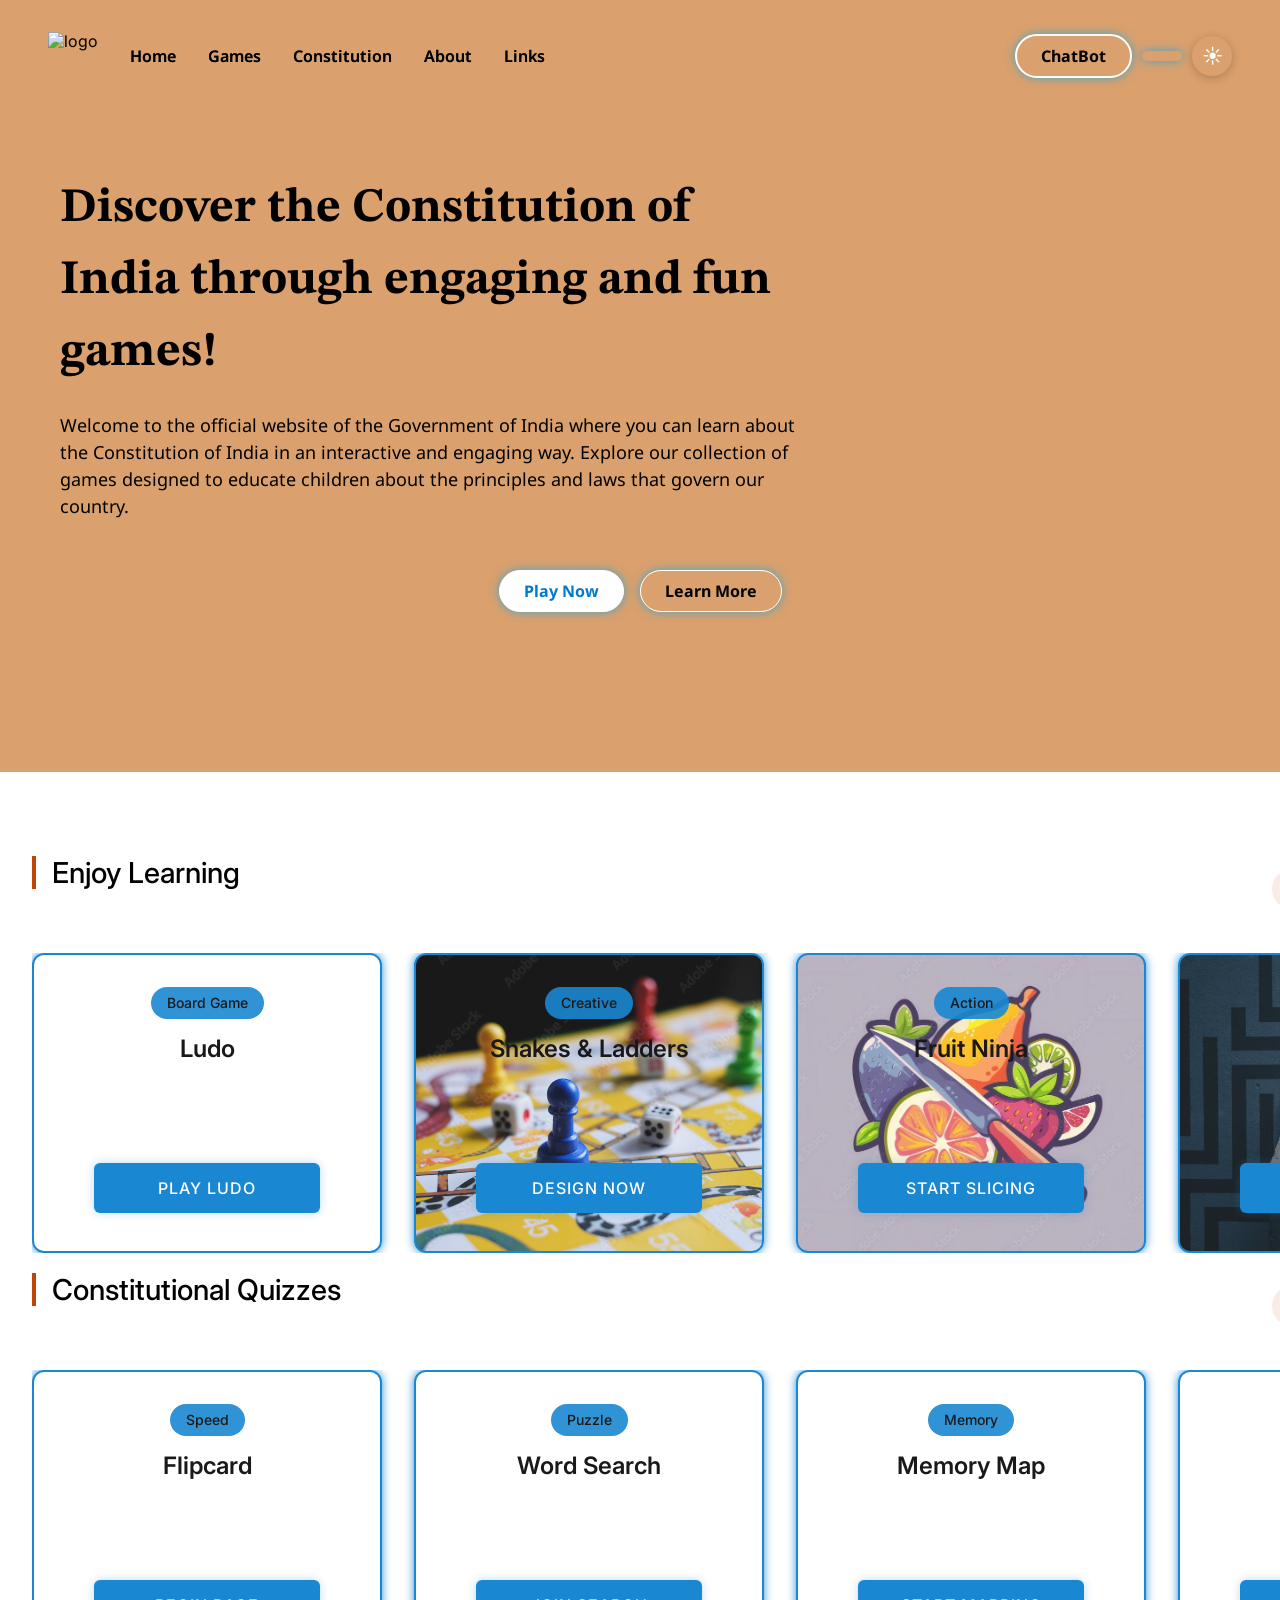
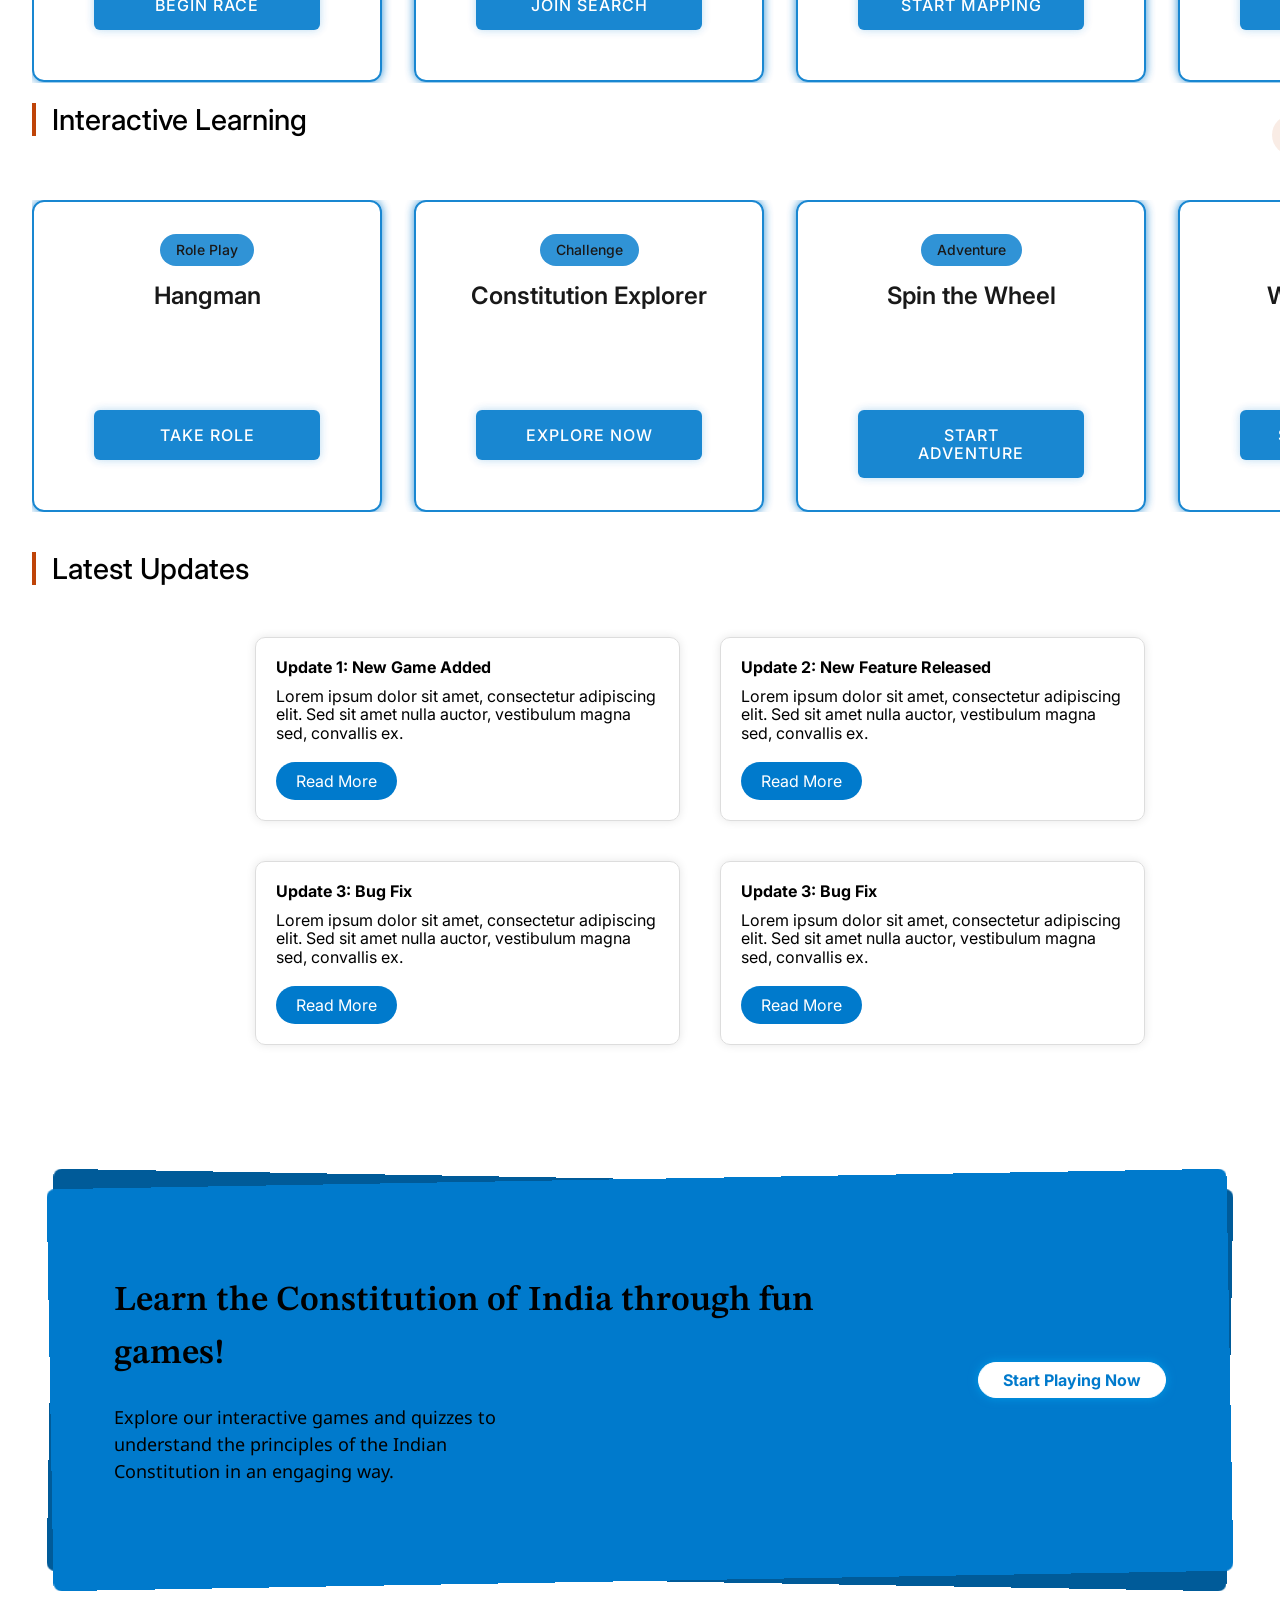
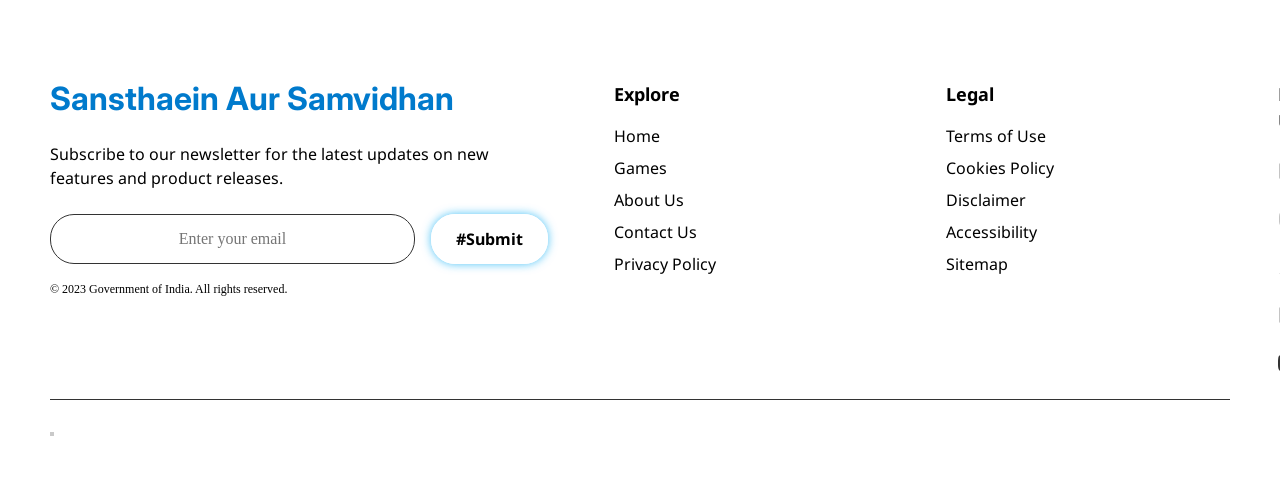
==== commit 88dfb7c5: "Update index.html" ====
--- a/index.html
+++ b/index.html
@@ -625,7 +625,7 @@
       <hero-wrapper class="hero-wrapper">
         <div class="hero-header78">
           <div class="hero-column thq-section-max-width thq-section-padding">
-            <div class="hero-content1" style="  padding: 50px;">
+            <div class="hero-content1" style="  padding:10px;">
               <h1 class="thq-heading-1">
                 <span>Discover the Constitution of India through engaging and fun games!</span>
               </h1>
@@ -1370,4 +1370,4 @@
   <script data-section-id="navbar" src="https://unpkg.com/@teleporthq/teleport-custom-scripts"></script>
 </body>
 
-</html>+</html>
